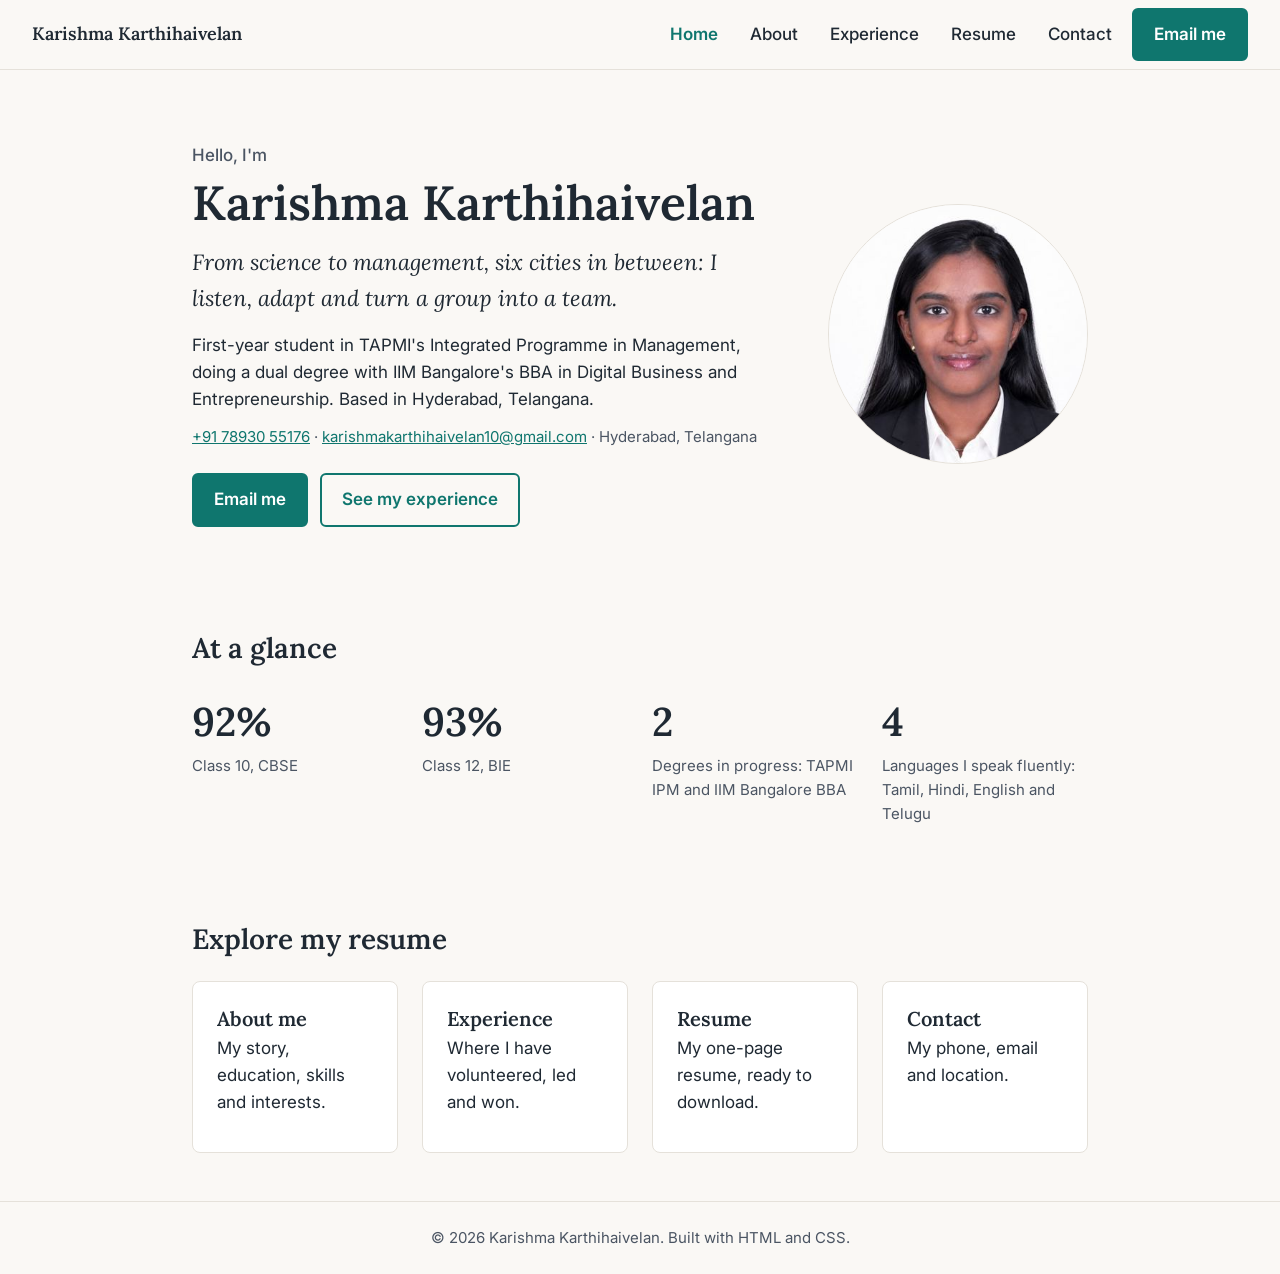
==== index.html @ 179fecb7 "Add files via upload" ====
<!DOCTYPE html>
<html lang="en">
<head>
  <meta charset="UTF-8">
  <meta name="viewport" content="width=device-width, initial-scale=1.0">
  <title>Home | Karishma Karthihaivelan</title>

  <!-- google fonts: Lora for headings, Inter for text -->
  <link rel="preconnect" href="https://fonts.googleapis.com">
  <link rel="preconnect" href="https://fonts.gstatic.com" crossorigin>
  <link href="https://fonts.googleapis.com/css2?family=Inter:wght@400;500;600&family=Lora:wght@500;600&display=swap" rel="stylesheet">

  <link rel="stylesheet" href="style.css">
</head>
<body>

  <!-- nav bar -->
  <nav id="navbar">
    <a href="index.html" class="logo">Karishma Karthihaivelan</a>
    <div class="nav-links">
      <a href="index.html" class="nav-link active">Home</a>
      <a href="about.html" class="nav-link">About</a>
      <a href="experience.html" class="nav-link">Experience</a>
      <a href="resume.html" class="nav-link">Resume</a>
      <a href="contact.html" class="nav-link">Contact</a>
      <a href="mailto:karishmakarthihaivelan10@gmail.com?subject=Hello%20Karishma" class="btn">Email me</a>
    </div>
  </nav>

  <!-- top part with my photo -->
  <header id="hero">
    <div class="hero-text">
      <p class="hello">Hello, I'm</p>
      <h1>Karishma Karthihaivelan</h1>
      <p class="tagline">From science to management, six cities in between: I listen, adapt and turn a group into a team.</p>
      <p>First-year student in TAPMI's Integrated Programme in Management, doing a dual degree with IIM Bangalore's BBA in Digital Business and Entrepreneurship. Based in Hyderabad, Telangana.</p>
      <p class="contact-line"><a href="tel:+917893055176">+91 78930 55176</a> &middot; <a href="mailto:karishmakarthihaivelan10@gmail.com">karishmakarthihaivelan10@gmail.com</a> &middot; Hyderabad, Telangana</p>
      <div class="buttons">
        <a href="mailto:karishmakarthihaivelan10@gmail.com?subject=Hello%20Karishma" class="btn">Email me</a>
        <a href="experience.html" class="btn btn-outline">See my experience</a>
      </div>
    </div>
    <img src="photo.jpg" alt="Photo of Karishma Karthihaivelan" class="photo">
  </header>

  <main>

    <!-- quick numbers -->
    <section id="glance">
      <h2>At a glance</h2>
      <div class="stats">
        <div class="stat">
          <p class="number">92%</p>
          <p>Class 10, CBSE</p>
        </div>
        <div class="stat">
          <p class="number">93%</p>
          <p>Class 12, BIE</p>
        </div>
        <div class="stat">
          <p class="number">2</p>
          <p>Degrees in progress: TAPMI IPM and IIM Bangalore BBA</p>
        </div>
        <div class="stat">
          <p class="number">4</p>
          <p>Languages I speak fluently: Tamil, Hindi, English and Telugu</p>
        </div>
      </div>
    </section>

    <!-- links to the other pages -->
    <section id="explore">
      <h2>Explore my resume</h2>
      <div class="cards">
        <a href="about.html" class="card card-link">
          <h3>About me</h3>
          <p>My story, education, skills and interests.</p>
        </a>
        <a href="experience.html" class="card card-link">
          <h3>Experience</h3>
          <p>Where I have volunteered, led and won.</p>
        </a>
        <a href="resume.html" class="card card-link">
          <h3>Resume</h3>
          <p>My one-page resume, ready to download.</p>
        </a>
        <a href="contact.html" class="card card-link">
          <h3>Contact</h3>
          <p>My phone, email and location.</p>
        </a>
      </div>
    </section>

  </main>

  <footer>
    <p>&copy; 2026 Karishma Karthihaivelan. Built with HTML and CSS.</p>
  </footer>

</body>
</html>
---- style.css ----
/* colours (one accent - teal - only for links and buttons) */
:root {
  --bg: #FAF8F5;
  --paper: #FFFFFF;
  --text: #1F2933;
  --muted: #4B5563;
  --line: #E5E1DA;
  --accent: #0F766E;
  --accent-dark: #0B5E58;
  --accent-soft: #E6F2F1;
}

/* basic page setup */
* { box-sizing: border-box; }

body {
  margin: 0;
  background-color: var(--bg);
  color: var(--text);
  font-family: 'Inter', sans-serif;
  font-size: 17px;
  line-height: 1.6;
  /* keeps the footer at the bottom on short pages */
  min-height: 100vh;
  display: flex;
  flex-direction: column;
}

main { flex: 1; }

h1, h2, h3 {
  font-family: 'Lora', serif;
  font-weight: 600;
  line-height: 1.25;
  margin: 0 0 12px 0;
}

h2 { font-size: 28px; margin-bottom: 24px; }

p { margin: 0 0 12px 0; max-width: 65ch; }

a { color: var(--accent); }

a:hover { color: var(--accent-dark); }

/* keyboard users can see where they are */
a:focus-visible { outline: 3px solid var(--accent); outline-offset: 3px; }

/* nav bar - sticks to the top */
#navbar {
  position: sticky;
  top: 0;
  display: flex;
  justify-content: space-between;
  align-items: center;
  padding: 8px 32px;
  background-color: var(--bg);
  border-bottom: 1px solid var(--line);
}

.logo {
  font-family: 'Lora', serif;
  font-weight: 600;
  font-size: 18px;
  color: var(--text);
  text-decoration: none;
}

.nav-links {
  display: flex;
  align-items: center;
  gap: 8px;
}

.nav-link {
  padding: 10px 12px;
  color: var(--text);
  text-decoration: none;
  font-weight: 500;
}

.nav-link:hover { color: var(--accent); }

/* shows which page you are on */
.nav-link.active { color: var(--accent); font-weight: 600; }

/* buttons */
.btn {
  display: inline-block;
  padding: 11px 20px;
  background-color: var(--accent);
  color: #FFFFFF;
  border: 2px solid var(--accent);
  border-radius: 6px;
  font-weight: 600;
  text-decoration: none;
}

.btn:hover {
  background-color: var(--accent-dark);
  border-color: var(--accent-dark);
  color: #FFFFFF;
}

.btn-outline { background-color: transparent; color: var(--accent); }

.btn-outline:hover { background-color: var(--accent-soft); color: var(--accent-dark); }

.buttons {
  display: flex;
  flex-wrap: wrap;
  gap: 12px;
  margin-top: 24px;
}

/* hero section - text on the left, photo on the right */
#hero {
  max-width: 960px;
  margin: 0 auto;
  padding: 72px 32px 56px;
  display: flex;
  align-items: center;
  gap: 48px;
}

#hero h1 { font-size: 48px; }

.hello { color: var(--muted); font-weight: 500; margin-bottom: 4px; }

.tagline {
  font-family: 'Lora', serif;
  font-size: 22px;
  font-style: italic;
  margin-bottom: 16px;
}

.photo {
  width: 260px;
  height: 260px;
  border-radius: 50%;
  object-fit: cover;
  border: 1px solid var(--line);
  flex-shrink: 0;
}

/* page titles on the inner pages */
main h1 { font-size: 40px; margin-bottom: 24px; }

.intro { color: var(--muted); }

/* all the normal sections */
main section {
  max-width: 960px;
  margin: 0 auto;
  padding: 48px 32px;
}

.meta { color: var(--muted); font-size: 15px; }

/* experience cards using grid */
.cards {
  display: grid;
  grid-template-columns: repeat(3, 1fr);
  gap: 24px;
}

.card {
  background-color: var(--paper);
  border: 1px solid var(--line);
  border-radius: 8px;
  padding: 24px;
}

.card h3 { font-size: 20px; margin-bottom: 4px; }

/* the 4 cards on the home page are links */
#explore .cards { grid-template-columns: repeat(4, 1fr); }

.card-link { color: var(--text); text-decoration: none; }

.card-link:hover { border-color: var(--accent); color: var(--text); }

.card-link:hover h3 { color: var(--accent); }

/* at a glance numbers */
.stats {
  display: grid;
  grid-template-columns: repeat(4, 1fr);
  gap: 24px;
}

.stat p { margin: 0; color: var(--muted); font-size: 15px; }

.stat .number {
  font-family: 'Lora', serif;
  font-size: 40px;
  font-weight: 600;
  color: var(--text);
}

/* phone, email and location */
.contact-line { color: var(--muted); font-size: 15px; }

.contact-list { list-style: none; padding: 0; margin: 0 0 8px 0; }

.contact-list li { margin-bottom: 8px; }

.space-top { margin-top: 48px; }

/* education + skills lists */
.edu-list, .skill-list {
  list-style: none;
  padding: 0;
  margin: 0;
}

.edu-list li, .skill-list li { margin-bottom: 16px; max-width: 70ch; }

.edu-list .meta { display: block; }

/* resume sheet (looks like a printed page) */
#resume-wrap {
  max-width: 960px;
  margin: 0 auto;
  padding: 48px 32px;
}

.resume-top {
  display: flex;
  justify-content: space-between;
  align-items: baseline;
  flex-wrap: wrap;
  gap: 8px;
}

.resume-top a { font-weight: 600; padding: 10px 0; }

#resume {
  max-width: 760px;
  margin: 0 auto;
  padding: 48px;
  background-color: var(--paper);
  border: 1px solid var(--line);
  font-size: 15px;
}

.res-name { font-size: 30px; margin-bottom: 4px; }

.res-contact, .res-date { color: var(--muted); }

.res-date { float: right; }

.res-profile { font-style: italic; max-width: none; }

#resume h3 {
  font-size: 17px;
  margin-top: 24px;
  padding-bottom: 4px;
  border-bottom: 1px solid var(--line);
}

#resume p { max-width: none; margin-bottom: 4px; }

.res-item { margin-bottom: 12px; }

/* footer */
footer {
  text-align: center;
  font-size: 15px;
  padding: 24px;
  color: var(--muted);
  border-top: 1px solid var(--line);
}

footer p { margin: 0 auto; }

/* phones and small screens */
@media (max-width: 700px) {
  #navbar { position: static; flex-direction: column; padding: 8px 16px; }
  .nav-links { flex-wrap: wrap; justify-content: center; }
  #hero { padding: 40px 16px 32px; flex-direction: column-reverse; align-items: flex-start; gap: 24px; }
  .photo { width: 160px; height: 160px; }
  #hero h1 { font-size: 36px; }
  main section, #resume-wrap { padding: 32px 16px; }
  .cards, #explore .cards { grid-template-columns: 1fr; }
  .stats { grid-template-columns: 1fr 1fr; }
  #resume { padding: 24px; }
  .res-date { float: none; display: block; }
}

/* printing - only the resume, black on white, one A4 page */
@media print {
  @page { size: A4; margin: 15mm; }
  body { background: #FFFFFF; color: #000000; display: block; min-height: 0; }
  /* plain system fonts keep the printed PDF small */
  #resume, #resume h2, #resume h3 { font-family: Arial, Helvetica, sans-serif; }
  #navbar, main section, .resume-top, footer { display: none; }
  #resume-wrap, #resume {
    display: block;
    padding: 0;
    margin: 0;
    border: none;
    max-width: none;
  }
  .res-contact, .res-date { color: #000000; }
}
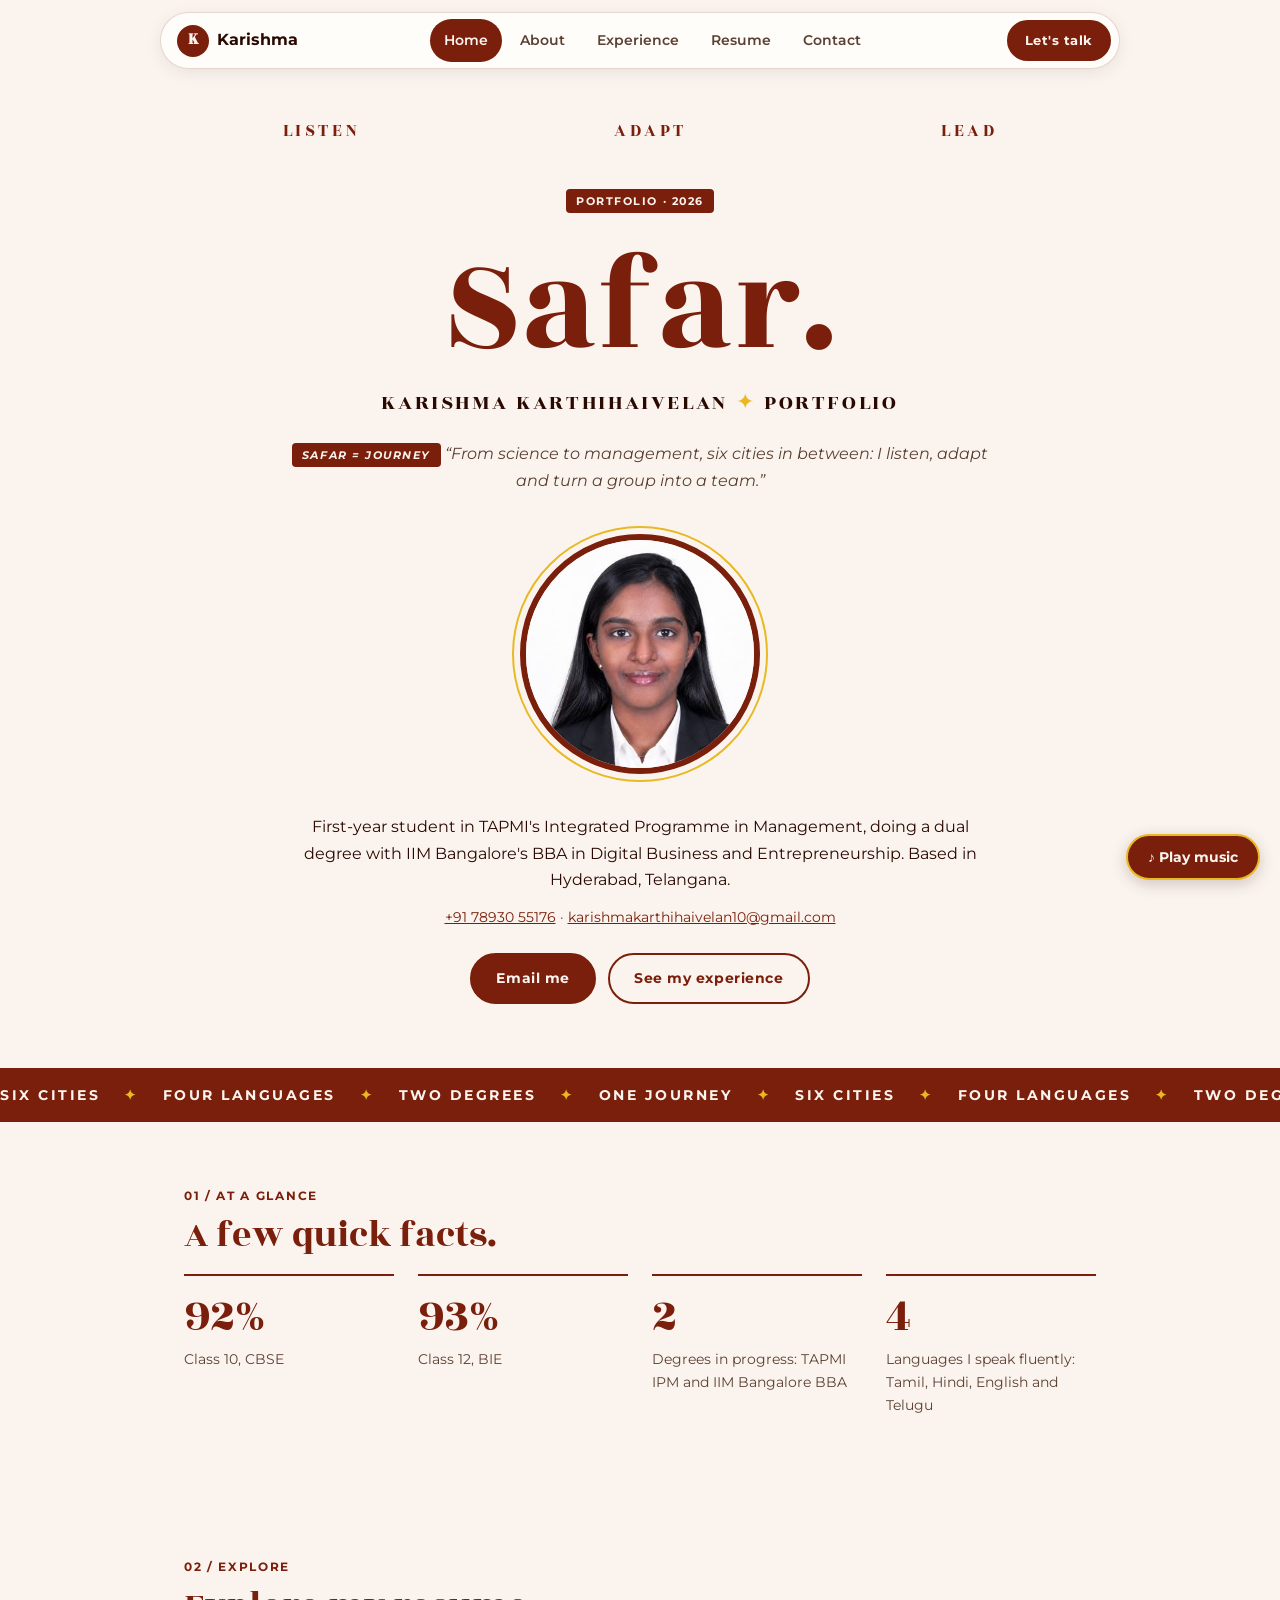
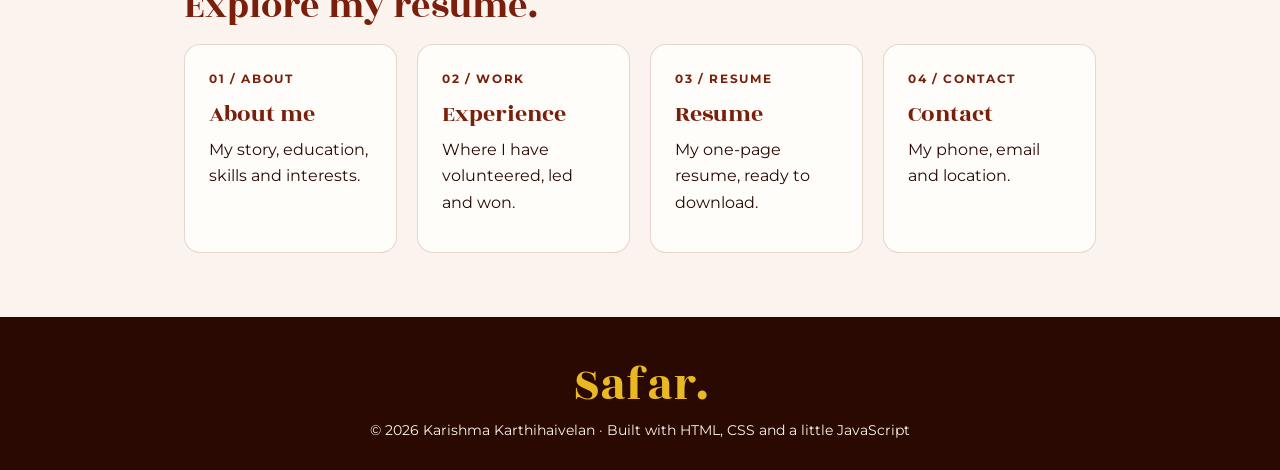
==== commit b15048de: "Add files via upload" ====
--- a/index.html
+++ b/index.html
@@ -5,49 +5,65 @@
   <meta name="viewport" content="width=device-width, initial-scale=1.0">
   <title>Home | Karishma Karthihaivelan</title>
 
-  <!-- google fonts: Lora for headings, Inter for text -->
+  <!-- google fonts: Rozha One for big headings, Montserrat for text -->
   <link rel="preconnect" href="https://fonts.googleapis.com">
   <link rel="preconnect" href="https://fonts.gstatic.com" crossorigin>
-  <link href="https://fonts.googleapis.com/css2?family=Inter:wght@400;500;600&family=Lora:wght@500;600&display=swap" rel="stylesheet">
+  <link href="https://fonts.googleapis.com/css2?family=Montserrat:wght@400;500;600;700&family=Rozha+One&display=swap" rel="stylesheet">
 
   <link rel="stylesheet" href="style.css">
 </head>
 <body>
 
-  <!-- nav bar -->
+  <!-- nav bar (floating pill) -->
   <nav id="navbar">
-    <a href="index.html" class="logo">Karishma Karthihaivelan</a>
+    <a href="index.html" class="logo"><span class="logo-mark">K</span> Karishma</a>
     <div class="nav-links">
-      <a href="index.html" class="nav-link active">Home</a>
-      <a href="about.html" class="nav-link">About</a>
-      <a href="experience.html" class="nav-link">Experience</a>
-      <a href="resume.html" class="nav-link">Resume</a>
-      <a href="contact.html" class="nav-link">Contact</a>
-      <a href="mailto:karishmakarthihaivelan10@gmail.com?subject=Hello%20Karishma" class="btn">Email me</a>
+        <a href="index.html" class="nav-link active">Home</a>
+        <a href="about.html" class="nav-link">About</a>
+        <a href="experience.html" class="nav-link">Experience</a>
+        <a href="resume.html" class="nav-link">Resume</a>
+        <a href="contact.html" class="nav-link">Contact</a>
     </div>
+    <a href="contact.html" class="btn btn-small">Let's talk</a>
   </nav>
 
-  <!-- top part with my photo -->
+  <!-- top part -->
   <header id="hero">
-    <div class="hero-text">
-      <p class="hello">Hello, I'm</p>
-      <h1>Karishma Karthihaivelan</h1>
-      <p class="tagline">From science to management, six cities in between: I listen, adapt and turn a group into a team.</p>
-      <p>First-year student in TAPMI's Integrated Programme in Management, doing a dual degree with IIM Bangalore's BBA in Digital Business and Entrepreneurship. Based in Hyderabad, Telangana.</p>
-      <p class="contact-line"><a href="tel:+917893055176">+91 78930 55176</a> &middot; <a href="mailto:karishmakarthihaivelan10@gmail.com">karishmakarthihaivelan10@gmail.com</a> &middot; Hyderabad, Telangana</p>
-      <div class="buttons">
-        <a href="mailto:karishmakarthihaivelan10@gmail.com?subject=Hello%20Karishma" class="btn">Email me</a>
-        <a href="experience.html" class="btn btn-outline">See my experience</a>
-      </div>
+    <div class="three-words">
+      <span>Listen</span>
+      <span>Adapt</span>
+      <span>Lead</span>
     </div>
+
+    <p class="tag">Portfolio &middot; 2026</p>
+    <h1 class="big-word">Safar.</h1>
+    <p class="byline">Karishma Karthihaivelan <span class="star">&#10022;</span> Portfolio</p>
+    <p class="hero-quote"><span class="tag">Safar = journey</span> &ldquo;From science to management, six cities in between: I listen, adapt and turn a group into a team.&rdquo;</p>
+
     <img src="photo.jpg" alt="Photo of Karishma Karthihaivelan" class="photo">
+
+    <p class="hero-intro">First-year student in TAPMI's Integrated Programme in Management, doing a dual degree with IIM Bangalore's BBA in Digital Business and Entrepreneurship. Based in Hyderabad, Telangana.</p>
+    <p class="contact-line"><a href="tel:+917893055176">+91 78930 55176</a> &middot; <a href="mailto:karishmakarthihaivelan10@gmail.com">karishmakarthihaivelan10@gmail.com</a></p>
+    <div class="buttons center">
+      <a href="mailto:karishmakarthihaivelan10@gmail.com?subject=Hello%20Karishma" class="btn">Email me</a>
+      <a href="experience.html" class="btn btn-outline">See my experience</a>
+    </div>
   </header>
+
+  <!-- scrolling strip -->
+  <div class="marquee">
+    <div class="marquee-track">
+      <span>Six cities</span><span class="star">&#10022;</span><span>Four languages</span><span class="star">&#10022;</span><span>Two degrees</span><span class="star">&#10022;</span><span>One journey</span><span class="star">&#10022;</span><span>Six cities</span><span class="star">&#10022;</span><span>Four languages</span><span class="star">&#10022;</span><span>Two degrees</span><span class="star">&#10022;</span><span>One journey</span><span class="star">&#10022;</span>
+      <span aria-hidden="true" class="dup"><span>Six cities</span><span class="star">&#10022;</span><span>Four languages</span><span class="star">&#10022;</span><span>Two degrees</span><span class="star">&#10022;</span><span>One journey</span><span class="star">&#10022;</span><span>Six cities</span><span class="star">&#10022;</span><span>Four languages</span><span class="star">&#10022;</span><span>Two degrees</span><span class="star">&#10022;</span><span>One journey</span><span class="star">&#10022;</span></span>
+    </div>
+  </div>
 
   <main>
 
     <!-- quick numbers -->
     <section id="glance">
-      <h2>At a glance</h2>
+      <p class="label">01 / At a glance</p>
+      <h2>A few quick facts.</h2>
       <div class="stats">
         <div class="stat">
           <p class="number">92%</p>
@@ -70,21 +86,26 @@
 
     <!-- links to the other pages -->
     <section id="explore">
-      <h2>Explore my resume</h2>
+      <p class="label">02 / Explore</p>
+      <h2>Explore my resume.</h2>
       <div class="cards">
         <a href="about.html" class="card card-link">
+          <p class="card-num">01 / About</p>
           <h3>About me</h3>
           <p>My story, education, skills and interests.</p>
         </a>
         <a href="experience.html" class="card card-link">
+          <p class="card-num">02 / Work</p>
           <h3>Experience</h3>
           <p>Where I have volunteered, led and won.</p>
         </a>
         <a href="resume.html" class="card card-link">
+          <p class="card-num">03 / Resume</p>
           <h3>Resume</h3>
           <p>My one-page resume, ready to download.</p>
         </a>
         <a href="contact.html" class="card card-link">
+          <p class="card-num">04 / Contact</p>
           <h3>Contact</h3>
           <p>My phone, email and location.</p>
         </a>
@@ -94,8 +115,13 @@
   </main>
 
   <footer>
-    <p>&copy; 2026 Karishma Karthihaivelan. Built with HTML and CSS.</p>
+    <p class="foot-word">Safar.</p>
+    <p>&copy; 2026 Karishma Karthihaivelan &middot; Built with HTML, CSS and a little JavaScript</p>
   </footer>
+
+  <!-- light background music (starts only when clicked) -->
+  <button id="music-btn" class="music-btn" type="button" aria-pressed="false">&#9834; Play music</button>
+  <script src="music.js"></script>
 
 </body>
 </html>
--- a/style.css
+++ b/style.css
@@ -1,13 +1,14 @@
-/* colours (one accent - teal - only for links and buttons) */
+/* colours - warm cream, deep maroon, a touch of gold */
 :root {
-  --bg: #FAF8F5;
-  --paper: #FFFFFF;
-  --text: #1F2933;
-  --muted: #4B5563;
-  --line: #E5E1DA;
-  --accent: #0F766E;
-  --accent-dark: #0B5E58;
-  --accent-soft: #E6F2F1;
+  --cream: #FBF4EE;
+  --paper: #FFFDF9;
+  --ink: #2A0903;
+  --muted: #5C4033;
+  --maroon: #7A1F0B;
+  --maroon-dark: #5A1606;
+  --gold: #E8B923;
+  --line: rgba(122, 31, 11, 0.18);
+  --soft: rgba(122, 31, 11, 0.06);
 }
 
 /* basic page setup */
@@ -15,11 +16,11 @@
 
 body {
   margin: 0;
-  background-color: var(--bg);
-  color: var(--text);
-  font-family: 'Inter', sans-serif;
-  font-size: 17px;
-  line-height: 1.6;
+  background-color: var(--cream);
+  color: var(--ink);
+  font-family: 'Montserrat', sans-serif;
+  font-size: 16px;
+  line-height: 1.65;
   /* keeps the footer at the bottom on short pages */
   min-height: 100vh;
   display: flex;
@@ -29,158 +30,218 @@
 main { flex: 1; }
 
 h1, h2, h3 {
-  font-family: 'Lora', serif;
-  font-weight: 600;
-  line-height: 1.25;
-  margin: 0 0 12px 0;
-}
-
-h2 { font-size: 28px; margin-bottom: 24px; }
+  font-family: 'Rozha One', serif;
+  font-weight: 400;
+  color: var(--maroon);
+  line-height: 1.15;
+  margin: 0 0 16px 0;
+}
+
+h1 { font-size: 52px; }
+
+h2 { font-size: 38px; }
 
 p { margin: 0 0 12px 0; max-width: 65ch; }
 
-a { color: var(--accent); }
-
-a:hover { color: var(--accent-dark); }
+a { color: var(--maroon); }
+
+a:hover { color: var(--maroon-dark); }
 
 /* keyboard users can see where they are */
-a:focus-visible { outline: 3px solid var(--accent); outline-offset: 3px; }
-
-/* nav bar - sticks to the top */
+a:focus-visible { outline: 3px solid var(--gold); outline-offset: 3px; }
+
+/* small labels like "01 / About me" */
+.label, .card-num, .tag {
+  font-size: 12px;
+  font-weight: 700;
+  letter-spacing: 0.14em;
+  text-transform: uppercase;
+  color: var(--maroon);
+}
+
+.label { margin-bottom: 8px; }
+
+.tag {
+  display: inline-block;
+  background-color: var(--maroon);
+  color: var(--cream);
+  padding: 3px 10px;
+  border-radius: 4px;
+  font-size: 11px;
+}
+
+.star { color: var(--gold); }
+
+/* nav bar - a floating pill that stays on top */
 #navbar {
   position: sticky;
-  top: 0;
+  top: 12px;
+  z-index: 10;
+  max-width: 960px;
+  width: calc(100% - 32px);
+  margin: 12px auto 0;
   display: flex;
   justify-content: space-between;
   align-items: center;
-  padding: 8px 32px;
-  background-color: var(--bg);
-  border-bottom: 1px solid var(--line);
+  gap: 16px;
+  padding: 6px 8px 6px 16px;
+  background-color: var(--paper);
+  border: 1px solid var(--line);
+  border-radius: 999px;
+  box-shadow: 0 4px 16px rgba(42, 9, 3, 0.08);
 }
 
 .logo {
-  font-family: 'Lora', serif;
-  font-weight: 600;
-  font-size: 18px;
-  color: var(--text);
-  text-decoration: none;
-}
-
-.nav-links {
   display: flex;
   align-items: center;
   gap: 8px;
-}
+  font-weight: 700;
+  color: var(--ink);
+  text-decoration: none;
+}
+
+.logo-mark {
+  display: inline-flex;
+  align-items: center;
+  justify-content: center;
+  width: 32px;
+  height: 32px;
+  border-radius: 50%;
+  background-color: var(--maroon);
+  color: var(--cream);
+  font-family: 'Rozha One', serif;
+}
+
+.nav-links { display: flex; gap: 4px; }
 
 .nav-link {
-  padding: 10px 12px;
-  color: var(--text);
+  padding: 10px 14px;
+  border-radius: 999px;
+  color: var(--muted);
+  font-size: 14px;
+  font-weight: 600;
   text-decoration: none;
-  font-weight: 500;
-}
-
-.nav-link:hover { color: var(--accent); }
+}
+
+.nav-link:hover { background-color: var(--soft); color: var(--maroon); }
 
 /* shows which page you are on */
-.nav-link.active { color: var(--accent); font-weight: 600; }
-
-/* buttons */
+.nav-link.active { background-color: var(--maroon); color: var(--cream); }
+
+/* buttons (pill shaped) */
 .btn {
   display: inline-block;
-  padding: 11px 20px;
-  background-color: var(--accent);
-  color: #FFFFFF;
-  border: 2px solid var(--accent);
-  border-radius: 6px;
-  font-weight: 600;
+  padding: 12px 24px;
+  background-color: var(--maroon);
+  color: var(--cream);
+  border: 2px solid var(--maroon);
+  border-radius: 999px;
+  font-size: 14px;
+  font-weight: 700;
+  letter-spacing: 0.04em;
   text-decoration: none;
 }
 
-.btn:hover {
-  background-color: var(--accent-dark);
-  border-color: var(--accent-dark);
-  color: #FFFFFF;
-}
-
-.btn-outline { background-color: transparent; color: var(--accent); }
-
-.btn-outline:hover { background-color: var(--accent-soft); color: var(--accent-dark); }
-
-.buttons {
-  display: flex;
-  flex-wrap: wrap;
-  gap: 12px;
-  margin-top: 24px;
-}
-
-/* hero section - text on the left, photo on the right */
+.btn:hover { background-color: var(--maroon-dark); border-color: var(--maroon-dark); color: var(--cream); }
+
+.btn-outline { background-color: transparent; color: var(--maroon); }
+
+.btn-outline:hover { background-color: var(--soft); color: var(--maroon-dark); }
+
+.btn-small { padding: 8px 16px; font-size: 13px; }
+
+.buttons { display: flex; flex-wrap: wrap; gap: 12px; margin-top: 24px; }
+
+.buttons.center { justify-content: center; }
+
+/* hero - everything centred around the big word */
 #hero {
   max-width: 960px;
   margin: 0 auto;
-  padding: 72px 32px 56px;
-  display: flex;
-  align-items: center;
-  gap: 48px;
-}
-
-#hero h1 { font-size: 48px; }
-
-.hello { color: var(--muted); font-weight: 500; margin-bottom: 4px; }
-
-.tagline {
-  font-family: 'Lora', serif;
+  padding: 48px 24px 64px;
+  text-align: center;
+}
+
+.three-words {
+  display: flex;
+  justify-content: space-between;
+  font-family: 'Rozha One', serif;
+  font-size: 18px;
+  letter-spacing: 0.2em;
+  text-transform: uppercase;
+  color: var(--maroon);
+  margin-bottom: 40px;
+}
+
+.big-word {
+  font-size: 140px;
+  line-height: 1;
+  margin: 12px 0 8px;
+}
+
+.byline {
+  font-family: 'Rozha One', serif;
   font-size: 22px;
-  font-style: italic;
-  margin-bottom: 16px;
-}
+  letter-spacing: 0.12em;
+  text-transform: uppercase;
+  margin: 0 auto 20px;
+}
+
+.hero-quote { margin: 0 auto 40px; font-style: italic; color: var(--muted); }
 
 .photo {
-  width: 260px;
-  height: 260px;
+  width: 240px;
+  height: 240px;
   border-radius: 50%;
   object-fit: cover;
-  border: 1px solid var(--line);
-  flex-shrink: 0;
-}
-
-/* page titles on the inner pages */
-main h1 { font-size: 40px; margin-bottom: 24px; }
-
-.intro { color: var(--muted); }
-
-/* all the normal sections */
+  border: 6px solid var(--maroon);
+  outline: 2px solid var(--gold);
+  outline-offset: 6px;
+  margin-bottom: 32px;
+}
+
+.hero-intro, .contact-line { margin-left: auto; margin-right: auto; }
+
+.contact-line { font-size: 14px; color: var(--muted); }
+
+/* scrolling strip */
+.marquee {
+  overflow: hidden;
+  background-color: var(--maroon);
+  color: var(--cream);
+  padding: 14px 0;
+  white-space: nowrap;
+}
+
+.marquee-track {
+  display: inline-flex;
+  gap: 24px;
+  font-size: 14px;
+  font-weight: 700;
+  letter-spacing: 0.18em;
+  text-transform: uppercase;
+  animation: slide 30s linear infinite;
+}
+
+.marquee-track span { display: inline-flex; gap: 24px; }
+
+@keyframes slide {
+  from { transform: translateX(0); }
+  to { transform: translateX(-50%); }
+}
+
+/* normal sections */
 main section {
   max-width: 960px;
   margin: 0 auto;
-  padding: 48px 32px;
-}
-
-.meta { color: var(--muted); font-size: 15px; }
-
-/* experience cards using grid */
-.cards {
-  display: grid;
-  grid-template-columns: repeat(3, 1fr);
-  gap: 24px;
-}
-
-.card {
-  background-color: var(--paper);
-  border: 1px solid var(--line);
-  border-radius: 8px;
-  padding: 24px;
-}
-
-.card h3 { font-size: 20px; margin-bottom: 4px; }
-
-/* the 4 cards on the home page are links */
-#explore .cards { grid-template-columns: repeat(4, 1fr); }
-
-.card-link { color: var(--text); text-decoration: none; }
-
-.card-link:hover { border-color: var(--accent); color: var(--text); }
-
-.card-link:hover h3 { color: var(--accent); }
+  padding: 64px 24px;
+}
+
+.lead { font-size: 19px; }
+
+.intro, .meta { color: var(--muted); }
+
+.meta { font-size: 14px; }
 
 /* at a glance numbers */
 .stats {
@@ -189,62 +250,125 @@
   gap: 24px;
 }
 
-.stat p { margin: 0; color: var(--muted); font-size: 15px; }
-
-.stat .number {
-  font-family: 'Lora', serif;
-  font-size: 40px;
+.stat { border-top: 2px solid var(--maroon); padding-top: 16px; }
+
+.number {
+  font-family: 'Rozha One', serif;
+  font-size: 48px;
+  line-height: 1;
+  color: var(--maroon);
+  margin-bottom: 8px;
+}
+
+.stat p { font-size: 14px; color: var(--muted); }
+
+.stat .number { font-size: 48px; color: var(--maroon); }
+
+/* cards using grid */
+.cards {
+  display: grid;
+  grid-template-columns: repeat(4, 1fr);
+  gap: 20px;
+}
+
+.cards.three { grid-template-columns: repeat(3, 1fr); }
+
+.card {
+  background-color: var(--paper);
+  border: 1px solid var(--line);
+  border-radius: 16px;
+  padding: 24px;
+}
+
+.card h3 { font-size: 24px; margin: 8px 0 8px; }
+
+.card-link { color: var(--ink); text-decoration: none; }
+
+.card-link:hover { border-color: var(--maroon); background-color: var(--soft); color: var(--ink); }
+
+/* highlight box for the chess achievement */
+.highlight {
+  display: flex;
+  align-items: center;
+  gap: 32px;
+  background-color: var(--maroon);
+  color: var(--cream);
+  border-radius: 16px;
+  padding: 32px;
+}
+
+.highlight .number { color: var(--gold); font-size: 72px; margin: 0; }
+
+.highlight p { margin: 0; }
+
+/* education + skills lists */
+.edu-list, .skill-list { list-style: none; padding: 0; margin: 0; }
+
+.edu-list li { padding: 16px 0; border-bottom: 1px solid var(--line); }
+
+.edu-list .meta { display: block; }
+
+.skill-list {
+  display: grid;
+  grid-template-columns: 1fr 1fr;
+  gap: 24px 32px;
+}
+
+.skill-list li { display: flex; gap: 16px; }
+
+.num {
+  font-family: 'Rozha One', serif;
+  font-size: 28px;
+  line-height: 1;
+  color: var(--gold);
+}
+
+.interests { margin-top: 32px; }
+
+/* tools shown as short labels */
+.tool-row { display: flex; flex-wrap: wrap; gap: 12px; }
+
+.tool {
+  padding: 10px 18px;
+  border: 1px solid var(--line);
+  border-radius: 999px;
+  background-color: var(--paper);
   font-weight: 600;
-  color: var(--text);
-}
-
-/* phone, email and location */
-.contact-line { color: var(--muted); font-size: 15px; }
-
-.contact-list { list-style: none; padding: 0; margin: 0 0 8px 0; }
-
-.contact-list li { margin-bottom: 8px; }
-
-.space-top { margin-top: 48px; }
-
-/* education + skills lists */
-.edu-list, .skill-list {
-  list-style: none;
-  padding: 0;
-  margin: 0;
-}
-
-.edu-list li, .skill-list li { margin-bottom: 16px; max-width: 70ch; }
-
-.edu-list .meta { display: block; }
+  font-size: 14px;
+}
+
+/* contact cards */
+.contact-cards {
+  display: grid;
+  grid-template-columns: repeat(3, 1fr);
+  gap: 20px;
+  margin-top: 24px;
+}
+
+.small-h { font-size: 17px; word-break: break-all; }
 
 /* resume sheet (looks like a printed page) */
-#resume-wrap {
-  max-width: 960px;
-  margin: 0 auto;
-  padding: 48px 32px;
-}
+#resume-wrap { max-width: 960px; margin: 0 auto; padding: 64px 24px; }
 
 .resume-top {
   display: flex;
   justify-content: space-between;
-  align-items: baseline;
+  align-items: flex-end;
   flex-wrap: wrap;
-  gap: 8px;
-}
-
-.resume-top a { font-weight: 600; padding: 10px 0; }
+  gap: 16px;
+  margin-bottom: 32px;
+}
 
 #resume {
   max-width: 760px;
   margin: 0 auto;
   padding: 48px;
-  background-color: var(--paper);
+  background-color: #FFFFFF;
   border: 1px solid var(--line);
   font-size: 15px;
 }
 
-.res-name { font-size: 30px; margin-bottom: 4px; }
+.res-name { font-size: 32px; margin-bottom: 4px; }
 
 .res-contact, .res-date { color: var(--muted); }
 
@@ -253,7 +377,11 @@
 .res-profile { font-style: italic; max-width: none; }
 
 #resume h3 {
-  font-size: 17px;
+  font-family: 'Montserrat', sans-serif;
+  font-size: 13px;
+  font-weight: 700;
+  letter-spacing: 0.12em;
+  text-transform: uppercase;
   margin-top: 24px;
   padding-bottom: 4px;
   border-bottom: 1px solid var(--line);
@@ -266,41 +394,67 @@
 /* footer */
 footer {
   text-align: center;
-  font-size: 15px;
-  padding: 24px;
-  color: var(--muted);
-  border-top: 1px solid var(--line);
-}
-
-footer p { margin: 0 auto; }
+  padding: 40px 24px 24px;
+  background-color: var(--ink);
+  color: var(--cream);
+  font-size: 14px;
+}
+
+footer p { margin: 0 auto 4px; }
+
+.foot-word { font-family: 'Rozha One', serif; font-size: 48px; color: var(--gold); line-height: 1.2; }
+
+/* floating music button */
+.music-btn {
+  position: fixed;
+  right: 20px;
+  bottom: 20px;
+  z-index: 20;
+  padding: 12px 20px;
+  border: 2px solid var(--gold);
+  border-radius: 999px;
+  background-color: var(--maroon);
+  color: var(--cream);
+  font-family: 'Montserrat', sans-serif;
+  font-size: 14px;
+  font-weight: 700;
+  cursor: pointer;
+  box-shadow: 0 4px 16px rgba(42, 9, 3, 0.2);
+}
+
+.music-btn:hover { background-color: var(--maroon-dark); }
+
+.music-btn:focus-visible { outline: 3px solid var(--gold); outline-offset: 3px; }
 
 /* phones and small screens */
 @media (max-width: 700px) {
-  #navbar { position: static; flex-direction: column; padding: 8px 16px; }
+  #navbar { position: static; flex-wrap: wrap; justify-content: center; border-radius: 20px; padding: 10px; }
   .nav-links { flex-wrap: wrap; justify-content: center; }
-  #hero { padding: 40px 16px 32px; flex-direction: column-reverse; align-items: flex-start; gap: 24px; }
-  .photo { width: 160px; height: 160px; }
-  #hero h1 { font-size: 36px; }
-  main section, #resume-wrap { padding: 32px 16px; }
-  .cards, #explore .cards { grid-template-columns: 1fr; }
+  .three-words { font-size: 13px; letter-spacing: 0.1em; margin-bottom: 24px; }
+  .big-word { font-size: 84px; }
+  .byline { font-size: 16px; }
+  h1 { font-size: 38px; }
+  h2 { font-size: 30px; }
+  .photo { width: 180px; height: 180px; }
+  main section, #resume-wrap { padding: 40px 16px; }
   .stats { grid-template-columns: 1fr 1fr; }
+  .cards, .cards.three, .contact-cards, .skill-list { grid-template-columns: 1fr; }
+  .highlight { flex-direction: column; align-items: flex-start; gap: 12px; }
   #resume { padding: 24px; }
   .res-date { float: none; display: block; }
+}
+
+/* people who prefer less motion get a still strip */
+@media (prefers-reduced-motion: reduce) {
+  .marquee-track { animation: none; }
 }
 
 /* printing - only the resume, black on white, one A4 page */
 @media print {
   @page { size: A4; margin: 15mm; }
   body { background: #FFFFFF; color: #000000; display: block; min-height: 0; }
-  /* plain system fonts keep the printed PDF small */
-  #resume, #resume h2, #resume h3 { font-family: Arial, Helvetica, sans-serif; }
-  #navbar, main section, .resume-top, footer { display: none; }
-  #resume-wrap, #resume {
-    display: block;
-    padding: 0;
-    margin: 0;
-    border: none;
-    max-width: none;
-  }
+  #navbar, #hero, .marquee, main section, .resume-top, footer, .music-btn { display: none; }
+  #resume-wrap, #resume { display: block; padding: 0; margin: 0; border: none; max-width: none; }
+  #resume, #resume h2, #resume h3 { font-family: Arial, Helvetica, sans-serif; color: #000000; }
   .res-contact, .res-date { color: #000000; }
 }
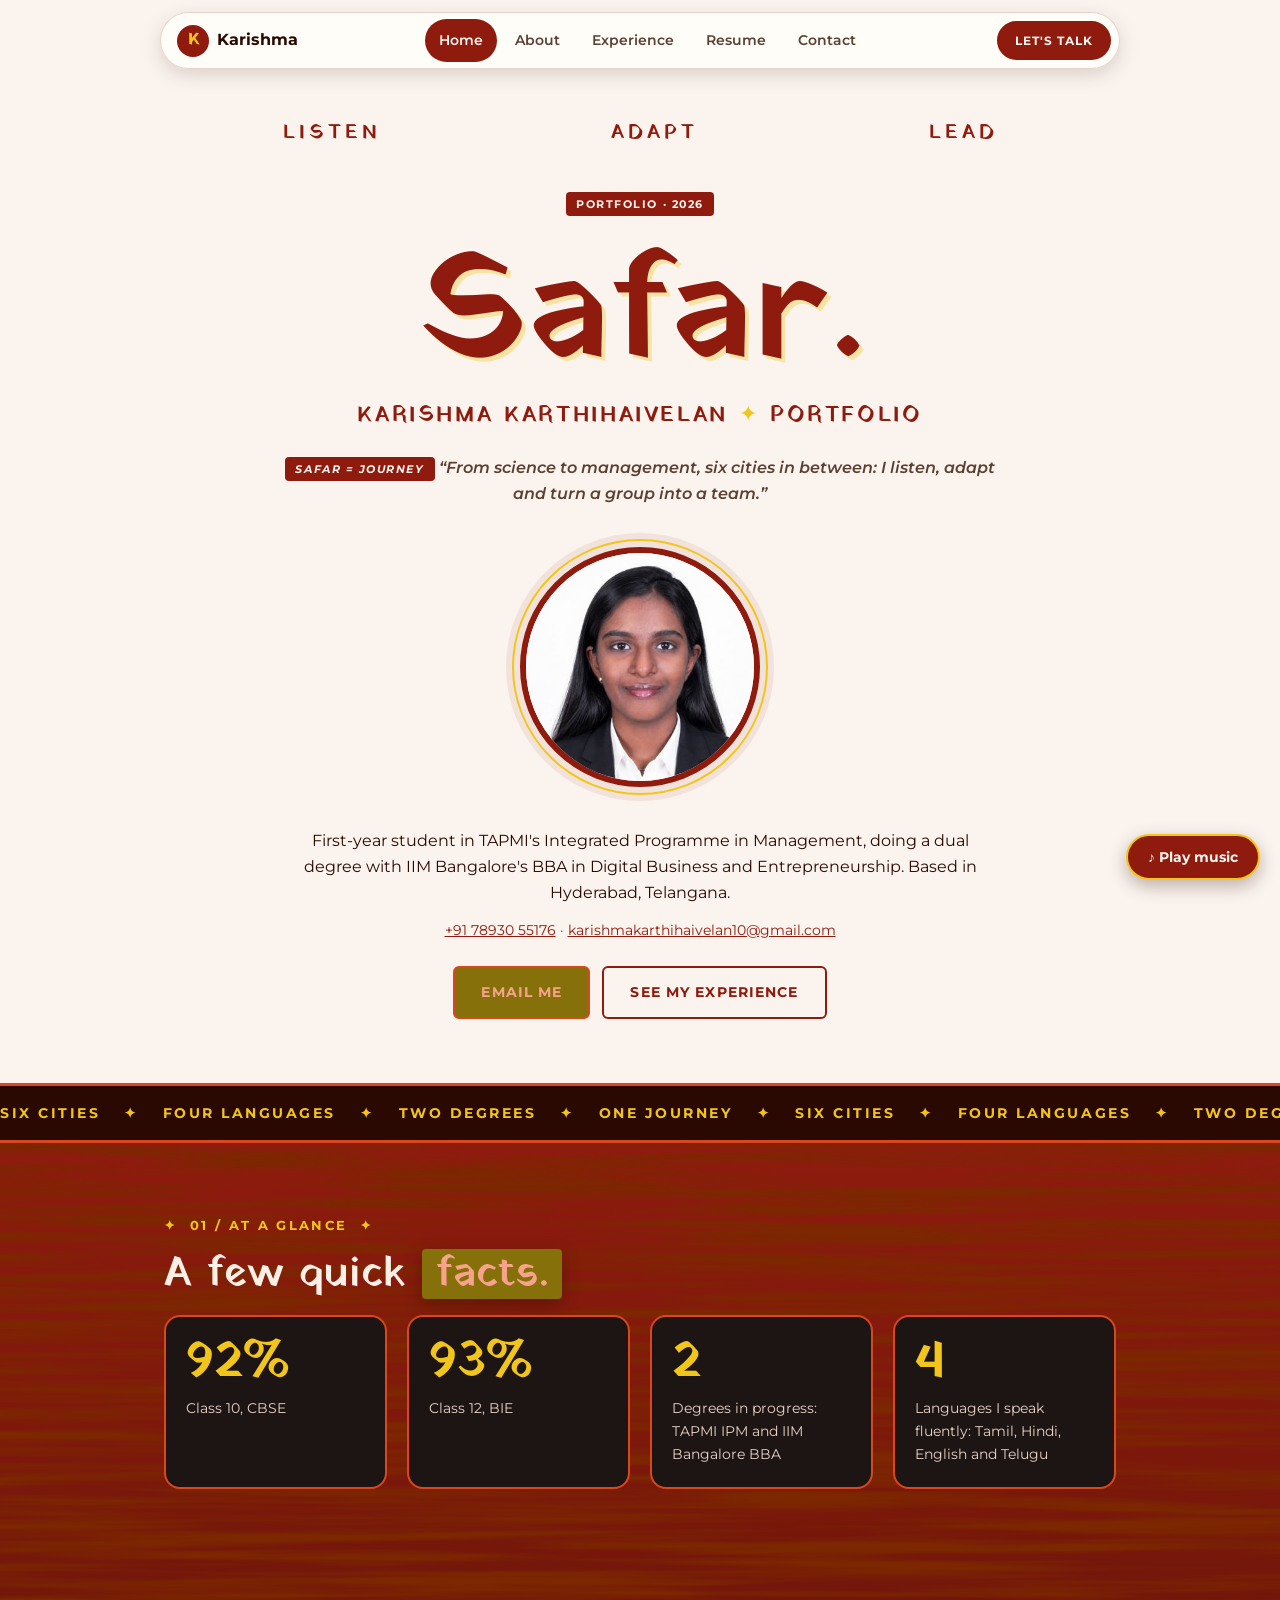
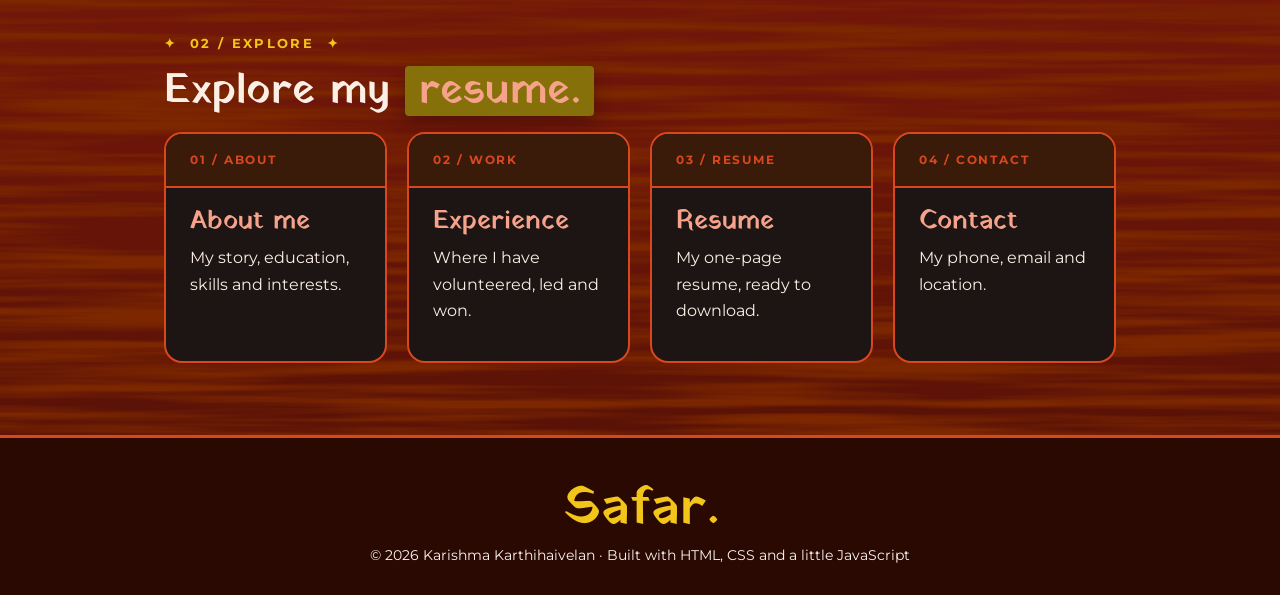
==== commit 565414b5: "Add files via upload" ====
--- a/index.html
+++ b/index.html
@@ -5,10 +5,10 @@
   <meta name="viewport" content="width=device-width, initial-scale=1.0">
   <title>Home | Karishma Karthihaivelan</title>
 
-  <!-- google fonts: Rozha One for big headings, Montserrat for text -->
+  <!-- google fonts: Yatra One for big headings, Montserrat for text -->
   <link rel="preconnect" href="https://fonts.googleapis.com">
   <link rel="preconnect" href="https://fonts.gstatic.com" crossorigin>
-  <link href="https://fonts.googleapis.com/css2?family=Montserrat:wght@400;500;600;700&family=Rozha+One&display=swap" rel="stylesheet">
+  <link href="https://fonts.googleapis.com/css2?family=Montserrat:wght@400;500;600;700&family=Yatra+One&display=swap" rel="stylesheet">
 
   <link rel="stylesheet" href="style.css">
 </head>
@@ -63,7 +63,7 @@
     <!-- quick numbers -->
     <section id="glance">
       <p class="label">01 / At a glance</p>
-      <h2>A few quick facts.</h2>
+      <h2>A few quick <span class="hl">facts.</span></h2>
       <div class="stats">
         <div class="stat">
           <p class="number">92%</p>
@@ -87,7 +87,7 @@
     <!-- links to the other pages -->
     <section id="explore">
       <p class="label">02 / Explore</p>
-      <h2>Explore my resume.</h2>
+      <h2>Explore my <span class="hl">resume.</span></h2>
       <div class="cards">
         <a href="about.html" class="card card-link">
           <p class="card-num">01 / About</p>
@@ -119,7 +119,7 @@
     <p>&copy; 2026 Karishma Karthihaivelan &middot; Built with HTML, CSS and a little JavaScript</p>
   </footer>
 
-  <!-- light background music (starts only when clicked) -->
+  <!-- light background music -->
   <button id="music-btn" class="music-btn" type="button" aria-pressed="false">&#9834; Play music</button>
   <script src="music.js"></script>
 
--- a/style.css
+++ b/style.css
@@ -1,18 +1,27 @@
-/* colours - warm cream, deep maroon, a touch of gold */
+/* colours - cream, deep red wood, dark cards, gold and mustard */
 :root {
   --cream: #FBF4EE;
   --paper: #FFFDF9;
   --ink: #2A0903;
-  --muted: #5C4033;
-  --maroon: #7A1F0B;
-  --maroon-dark: #5A1606;
-  --gold: #E8B923;
+  --red: #8E1B0E;
+  --red-dark: #5A1206;
+  --card: #1D1513;
+  --card-head: #3A1A08;
+  --edge: #D9471F;
+  --gold: #F2C51B;
+  --mustard: #85700A;
+  --peach: #F7A38C;
+  --light: #FBEFE6;
+  --soft-light: #E9D3C8;
   --line: rgba(122, 31, 11, 0.18);
-  --soft: rgba(122, 31, 11, 0.06);
+  /* wood grain made with an SVG noise filter - no image file needed */
+  --wood: url("data:image/svg+xml,%3Csvg xmlns='http://www.w3.org/2000/svg' width='2000' height='1200'%3E%3Cfilter id='w'%3E%3CfeTurbulence type='fractalNoise' baseFrequency='0.003 0.09' numOctaves='3' seed='7' stitchTiles='stitch'/%3E%3CfeColorMatrix values='0 0 0 0 0.2 0 0 0 0 0.02 0 0 0 0 0 0 0 0 -3 1.9'/%3E%3C/filter%3E%3Crect width='100%25' height='100%25' filter='url(%23w)'/%3E%3C/svg%3E");
 }
 
 /* basic page setup */
 * { box-sizing: border-box; }
+
+html { scroll-behavior: smooth; }
 
 body {
   margin: 0;
@@ -27,50 +36,71 @@
   flex-direction: column;
 }
 
-main { flex: 1; }
-
 h1, h2, h3 {
-  font-family: 'Rozha One', serif;
+  font-family: 'Yatra One', serif;
   font-weight: 400;
-  color: var(--maroon);
-  line-height: 1.15;
+  line-height: 1.2;
   margin: 0 0 16px 0;
 }
 
-h1 { font-size: 52px; }
-
-h2 { font-size: 38px; }
+h1 { font-size: 56px; }
+
+h2 { font-size: 42px; }
 
 p { margin: 0 0 12px 0; max-width: 65ch; }
 
-a { color: var(--maroon); }
-
-a:hover { color: var(--maroon-dark); }
-
-/* keyboard users can see where they are */
-a:focus-visible { outline: 3px solid var(--gold); outline-offset: 3px; }
-
-/* small labels like "01 / About me" */
-.label, .card-num, .tag {
-  font-size: 12px;
-  font-weight: 700;
-  letter-spacing: 0.14em;
-  text-transform: uppercase;
-  color: var(--maroon);
-}
-
-.label { margin-bottom: 8px; }
+a { color: var(--gold); }
+
+a:focus-visible, button:focus-visible { outline: 3px solid var(--gold); outline-offset: 3px; }
+
+/* the red wood part of every page */
+main {
+  flex: 1;
+  background: var(--wood), linear-gradient(180deg, var(--red), var(--red-dark));
+  color: var(--light);
+}
+
+/* gold labels like "✦ 01 / About me ✦" */
+.label {
+  font-size: 13px;
+  font-weight: 700;
+  letter-spacing: 0.18em;
+  text-transform: uppercase;
+  color: var(--gold);
+  margin-bottom: 12px;
+}
+
+.label::before { content: "\2726\00a0\00a0"; }
+
+.label::after { content: "\00a0\00a0\2726"; }
+
+/* mustard highlight box behind key words */
+.hl {
+  display: inline-block;
+  background-color: var(--mustard);
+  color: var(--peach);
+  padding: 0 14px;
+  border-radius: 4px;
+  box-shadow: 0 6px 18px rgba(0, 0, 0, 0.25);
+}
 
 .tag {
   display: inline-block;
-  background-color: var(--maroon);
+  background-color: var(--red);
   color: var(--cream);
   padding: 3px 10px;
   border-radius: 4px;
   font-size: 11px;
-}
-
-.star { color: var(--gold); }
+  font-weight: 700;
+  letter-spacing: 0.14em;
+  text-transform: uppercase;
+}
+
+.star { color: var(--gold); display: inline-block; animation: twinkle 2.4s ease-in-out infinite; }
+
+@keyframes twinkle {
+  50% { opacity: 0.3; transform: scale(0.7) rotate(45deg); }
+}
 
 /* nav bar - a floating pill that stays on top */
 #navbar {
@@ -85,20 +115,14 @@
   align-items: center;
   gap: 16px;
   padding: 6px 8px 6px 16px;
-  background-color: var(--paper);
+  background-color: rgba(255, 253, 249, 0.92);
+  backdrop-filter: blur(8px);
   border: 1px solid var(--line);
   border-radius: 999px;
-  box-shadow: 0 4px 16px rgba(42, 9, 3, 0.08);
-}
-
-.logo {
-  display: flex;
-  align-items: center;
-  gap: 8px;
-  font-weight: 700;
-  color: var(--ink);
-  text-decoration: none;
-}
+  box-shadow: 0 6px 20px rgba(42, 9, 3, 0.15);
+}
+
+.logo { display: flex; align-items: center; gap: 8px; font-weight: 700; color: var(--ink); text-decoration: none; }
 
 .logo-mark {
   display: inline-flex;
@@ -107,9 +131,9 @@
   width: 32px;
   height: 32px;
   border-radius: 50%;
-  background-color: var(--maroon);
-  color: var(--cream);
-  font-family: 'Rozha One', serif;
+  background-color: var(--red);
+  color: var(--gold);
+  font-family: 'Yatra One', serif;
 }
 
 .nav-links { display: flex; gap: 4px; }
@@ -117,44 +141,47 @@
 .nav-link {
   padding: 10px 14px;
   border-radius: 999px;
-  color: var(--muted);
+  color: #5C4033;
   font-size: 14px;
   font-weight: 600;
   text-decoration: none;
-}
-
-.nav-link:hover { background-color: var(--soft); color: var(--maroon); }
+  transition: background-color 0.2s, color 0.2s;
+}
+
+.nav-link:hover { background-color: rgba(142, 27, 14, 0.08); color: var(--red); }
 
 /* shows which page you are on */
-.nav-link.active { background-color: var(--maroon); color: var(--cream); }
-
-/* buttons (pill shaped) */
+.nav-link.active { background-color: var(--red); color: var(--cream); }
+
+/* buttons - mustard with a red edge */
 .btn {
   display: inline-block;
-  padding: 12px 24px;
-  background-color: var(--maroon);
-  color: var(--cream);
-  border: 2px solid var(--maroon);
-  border-radius: 999px;
+  padding: 13px 26px;
+  background-color: var(--mustard);
+  color: var(--peach);
+  border: 2px solid var(--edge);
+  border-radius: 6px;
   font-size: 14px;
   font-weight: 700;
-  letter-spacing: 0.04em;
+  letter-spacing: 0.08em;
+  text-transform: uppercase;
   text-decoration: none;
-}
-
-.btn:hover { background-color: var(--maroon-dark); border-color: var(--maroon-dark); color: var(--cream); }
-
-.btn-outline { background-color: transparent; color: var(--maroon); }
-
-.btn-outline:hover { background-color: var(--soft); color: var(--maroon-dark); }
-
-.btn-small { padding: 8px 16px; font-size: 13px; }
+  transition: background-color 0.2s, color 0.2s, box-shadow 0.2s;
+}
+
+.btn:hover { background-color: var(--gold); color: var(--ink); box-shadow: 0 0 18px rgba(242, 197, 27, 0.5); }
+
+.btn-outline { background-color: transparent; color: var(--red); border-color: var(--red); }
+
+main .btn-outline { color: var(--light); border-color: var(--light); }
+
+.btn-small { padding: 8px 16px; font-size: 12px; border-radius: 999px; background-color: var(--red); color: var(--cream); border-color: var(--red); }
 
 .buttons { display: flex; flex-wrap: wrap; gap: 12px; margin-top: 24px; }
 
 .buttons.center { justify-content: center; }
 
-/* hero - everything centred around the big word */
+/* hero - cream, everything centred around the big word */
 #hero {
   max-width: 960px;
   margin: 0 auto;
@@ -162,55 +189,75 @@
   text-align: center;
 }
 
+#hero > * { animation: fade-up 0.9s ease both; }
+#hero > *:nth-child(2) { animation-delay: 0.1s; }
+#hero > *:nth-child(3) { animation-delay: 0.2s; }
+#hero > *:nth-child(4) { animation-delay: 0.3s; }
+#hero > *:nth-child(5) { animation-delay: 0.4s; }
+#hero > *:nth-child(n+6) { animation-delay: 0.5s; }
+
+@keyframes fade-up {
+  from { opacity: 0; transform: translateY(24px); }
+  to { opacity: 1; transform: none; }
+}
+
 .three-words {
   display: flex;
   justify-content: space-between;
-  font-family: 'Rozha One', serif;
-  font-size: 18px;
+  font-family: 'Yatra One', serif;
+  font-size: 20px;
   letter-spacing: 0.2em;
   text-transform: uppercase;
-  color: var(--maroon);
+  color: var(--red);
   margin-bottom: 40px;
 }
 
 .big-word {
-  font-size: 140px;
+  font-size: 150px;
   line-height: 1;
+  color: var(--red);
   margin: 12px 0 8px;
+  text-shadow: 4px 4px 0 rgba(242, 197, 27, 0.35);
 }
 
 .byline {
-  font-family: 'Rozha One', serif;
+  font-family: 'Yatra One', serif;
   font-size: 22px;
   letter-spacing: 0.12em;
   text-transform: uppercase;
+  color: var(--red);
   margin: 0 auto 20px;
 }
 
-.hero-quote { margin: 0 auto 40px; font-style: italic; color: var(--muted); }
+.hero-quote { margin: 0 auto 40px; font-style: italic; color: #5C4033; font-weight: 600; }
 
 .photo {
   width: 240px;
   height: 240px;
   border-radius: 50%;
   object-fit: cover;
-  border: 6px solid var(--maroon);
+  border: 6px solid var(--red);
   outline: 2px solid var(--gold);
   outline-offset: 6px;
   margin-bottom: 32px;
+  box-shadow: 0 0 0 14px rgba(142, 27, 14, 0.08);
 }
 
 .hero-intro, .contact-line { margin-left: auto; margin-right: auto; }
 
-.contact-line { font-size: 14px; color: var(--muted); }
+.contact-line { font-size: 14px; color: #5C4033; }
+
+.contact-line a { color: var(--red); }
 
 /* scrolling strip */
 .marquee {
   overflow: hidden;
-  background-color: var(--maroon);
-  color: var(--cream);
+  background-color: var(--ink);
+  color: var(--gold);
   padding: 14px 0;
   white-space: nowrap;
+  border-top: 3px solid var(--edge);
+  border-bottom: 3px solid var(--edge);
 }
 
 .marquee-track {
@@ -231,97 +278,116 @@
 }
 
 /* normal sections */
-main section {
-  max-width: 960px;
-  margin: 0 auto;
-  padding: 64px 24px;
-}
+main section { max-width: 1000px; margin: 0 auto; padding: 72px 24px; }
 
 .lead { font-size: 19px; }
 
-.intro, .meta { color: var(--muted); }
-
-.meta { font-size: 14px; }
+.intro, .meta { color: var(--soft-light); }
+
+.meta { font-size: 14px; color: var(--peach); font-weight: 600; }
+
+/* things rise in as you scroll (browsers that support it) */
+@supports (animation-timeline: view()) {
+  main section > *, .card, .stat, .edu-list li, .skill-list li {
+    animation: fade-up linear both;
+    animation-timeline: view();
+    animation-range: entry 0% cover 25%;
+  }
+}
 
 /* at a glance numbers */
-.stats {
-  display: grid;
-  grid-template-columns: repeat(4, 1fr);
-  gap: 24px;
-}
-
-.stat { border-top: 2px solid var(--maroon); padding-top: 16px; }
+.stats { display: grid; grid-template-columns: repeat(4, 1fr); gap: 20px; }
+
+.stat {
+  background-color: var(--card);
+  border: 2px solid var(--edge);
+  border-radius: 16px;
+  padding: 20px;
+}
 
 .number {
-  font-family: 'Rozha One', serif;
-  font-size: 48px;
+  font-family: 'Yatra One', serif;
+  font-size: 52px;
   line-height: 1;
-  color: var(--maroon);
+  color: var(--gold);
   margin-bottom: 8px;
 }
 
-.stat p { font-size: 14px; color: var(--muted); }
-
-.stat .number { font-size: 48px; color: var(--maroon); }
-
-/* cards using grid */
-.cards {
-  display: grid;
-  grid-template-columns: repeat(4, 1fr);
-  gap: 20px;
-}
+.stat p { font-size: 14px; color: var(--soft-light); margin: 0; }
+
+.stat .number { font-size: 52px; color: var(--gold); margin-bottom: 8px; }
+
+/* dark cards with an orange-red edge and a brown header strip */
+.cards { display: grid; grid-template-columns: repeat(4, 1fr); gap: 20px; }
 
 .cards.three { grid-template-columns: repeat(3, 1fr); }
 
 .card {
-  background-color: var(--paper);
-  border: 1px solid var(--line);
-  border-radius: 16px;
-  padding: 24px;
-}
-
-.card h3 { font-size: 24px; margin: 8px 0 8px; }
-
-.card-link { color: var(--ink); text-decoration: none; }
-
-.card-link:hover { border-color: var(--maroon); background-color: var(--soft); color: var(--ink); }
+  background-color: var(--card);
+  border: 2px solid var(--edge);
+  border-radius: 18px;
+  padding: 0 24px 24px;
+  overflow: hidden;
+  color: var(--light);
+  transition: border-color 0.25s, box-shadow 0.25s, transform 0.25s;
+}
+
+.card-num {
+  margin: 0 -24px 18px;
+  padding: 16px 24px;
+  background-color: var(--card-head);
+  border-bottom: 2px solid var(--edge);
+  font-size: 12px;
+  font-weight: 700;
+  letter-spacing: 0.16em;
+  text-transform: uppercase;
+  color: var(--edge);
+}
+
+.card h3 { font-size: 26px; color: var(--peach); margin: 0 0 8px; }
+
+.card-link { text-decoration: none; }
+
+.card:hover { border-color: var(--gold); box-shadow: 0 0 24px rgba(242, 197, 27, 0.25); transform: translateY(-4px); }
 
 /* highlight box for the chess achievement */
 .highlight {
   display: flex;
   align-items: center;
   gap: 32px;
-  background-color: var(--maroon);
-  color: var(--cream);
-  border-radius: 16px;
+  background-color: var(--mustard);
+  color: var(--light);
+  border: 2px solid var(--edge);
+  border-radius: 18px;
   padding: 32px;
 }
 
-.highlight .number { color: var(--gold); font-size: 72px; margin: 0; }
+.highlight .number { color: var(--gold); font-size: 80px; margin: 0; }
 
 .highlight p { margin: 0; }
 
 /* education + skills lists */
 .edu-list, .skill-list { list-style: none; padding: 0; margin: 0; }
 
-.edu-list li { padding: 16px 0; border-bottom: 1px solid var(--line); }
-
-.edu-list .meta { display: block; }
-
-.skill-list {
-  display: grid;
-  grid-template-columns: 1fr 1fr;
-  gap: 24px 32px;
-}
+.edu-list li {
+  background-color: var(--card);
+  border: 2px solid var(--edge);
+  border-radius: 14px;
+  padding: 18px 24px;
+  margin-bottom: 14px;
+}
+
+.edu-list strong { color: var(--peach); font-family: 'Yatra One', serif; font-weight: 400; font-size: 20px; }
+
+.edu-list .meta { display: block; color: var(--gold); }
+
+.skill-list { display: grid; grid-template-columns: 1fr 1fr; gap: 24px 32px; }
 
 .skill-list li { display: flex; gap: 16px; }
 
-.num {
-  font-family: 'Rozha One', serif;
-  font-size: 28px;
-  line-height: 1;
-  color: var(--gold);
-}
+.skill-list strong { color: var(--peach); }
+
+.num { font-family: 'Yatra One', serif; font-size: 30px; line-height: 1; color: var(--gold); }
 
 .interests { margin-top: 32px; }
 
@@ -330,47 +396,42 @@
 
 .tool {
   padding: 10px 18px;
-  border: 1px solid var(--line);
-  border-radius: 999px;
-  background-color: var(--paper);
+  border: 2px solid var(--edge);
+  border-radius: 8px;
+  background-color: var(--card);
+  color: var(--light);
   font-weight: 600;
   font-size: 14px;
-}
+  transition: border-color 0.2s, color 0.2s;
+}
+
+.tool:hover { border-color: var(--gold); color: var(--gold); }
 
 /* contact cards */
-.contact-cards {
-  display: grid;
-  grid-template-columns: repeat(3, 1fr);
-  gap: 20px;
-  margin-top: 24px;
-}
-
-.small-h { font-size: 17px; word-break: break-all; }
+.contact-cards { display: grid; grid-template-columns: repeat(3, 1fr); gap: 20px; margin-top: 24px; }
+
+.small-h { font-size: 18px; word-break: break-all; }
 
 /* resume sheet (looks like a printed page) */
-#resume-wrap { max-width: 960px; margin: 0 auto; padding: 64px 24px; }
-
-.resume-top {
-  display: flex;
-  justify-content: space-between;
-  align-items: flex-end;
-  flex-wrap: wrap;
-  gap: 16px;
-  margin-bottom: 32px;
-}
+#resume-wrap { max-width: 1000px; margin: 0 auto; padding: 72px 24px; }
+
+.resume-top { display: flex; justify-content: space-between; align-items: flex-end; flex-wrap: wrap; gap: 16px; margin-bottom: 32px; }
 
 #resume {
   max-width: 760px;
   margin: 0 auto;
   padding: 48px;
   background-color: #FFFFFF;
-  border: 1px solid var(--line);
+  color: var(--ink);
+  border: 2px solid var(--edge);
+  border-radius: 6px;
+  box-shadow: 0 20px 50px rgba(0, 0, 0, 0.35);
   font-size: 15px;
 }
 
-.res-name { font-size: 32px; margin-bottom: 4px; }
-
-.res-contact, .res-date { color: var(--muted); }
+.res-name { font-size: 34px; color: var(--red); margin-bottom: 4px; }
+
+.res-contact, .res-date { color: #5C4033; }
 
 .res-date { float: right; }
 
@@ -382,6 +443,7 @@
   font-weight: 700;
   letter-spacing: 0.12em;
   text-transform: uppercase;
+  color: var(--red);
   margin-top: 24px;
   padding-bottom: 4px;
   border-bottom: 1px solid var(--line);
@@ -392,17 +454,11 @@
 .res-item { margin-bottom: 12px; }
 
 /* footer */
-footer {
-  text-align: center;
-  padding: 40px 24px 24px;
-  background-color: var(--ink);
-  color: var(--cream);
-  font-size: 14px;
-}
+footer { text-align: center; padding: 40px 24px 24px; background-color: var(--ink); color: var(--cream); font-size: 14px; border-top: 3px solid var(--edge); }
 
 footer p { margin: 0 auto 4px; }
 
-.foot-word { font-family: 'Rozha One', serif; font-size: 48px; color: var(--gold); line-height: 1.2; }
+.foot-word { font-family: 'Yatra One', serif; font-size: 52px; color: var(--gold); line-height: 1.2; }
 
 /* floating music button */
 .music-btn {
@@ -413,30 +469,29 @@
   padding: 12px 20px;
   border: 2px solid var(--gold);
   border-radius: 999px;
-  background-color: var(--maroon);
+  background-color: var(--red);
   color: var(--cream);
   font-family: 'Montserrat', sans-serif;
   font-size: 14px;
   font-weight: 700;
   cursor: pointer;
-  box-shadow: 0 4px 16px rgba(42, 9, 3, 0.2);
-}
-
-.music-btn:hover { background-color: var(--maroon-dark); }
-
-.music-btn:focus-visible { outline: 3px solid var(--gold); outline-offset: 3px; }
+  box-shadow: 0 6px 18px rgba(42, 9, 3, 0.3);
+  transition: background-color 0.2s;
+}
+
+.music-btn:hover { background-color: var(--red-dark); }
 
 /* phones and small screens */
 @media (max-width: 700px) {
   #navbar { position: static; flex-wrap: wrap; justify-content: center; border-radius: 20px; padding: 10px; }
   .nav-links { flex-wrap: wrap; justify-content: center; }
   .three-words { font-size: 13px; letter-spacing: 0.1em; margin-bottom: 24px; }
-  .big-word { font-size: 84px; }
+  .big-word { font-size: 88px; }
   .byline { font-size: 16px; }
   h1 { font-size: 38px; }
-  h2 { font-size: 30px; }
+  h2 { font-size: 32px; }
   .photo { width: 180px; height: 180px; }
-  main section, #resume-wrap { padding: 40px 16px; }
+  main section, #resume-wrap { padding: 48px 16px; }
   .stats { grid-template-columns: 1fr 1fr; }
   .cards, .cards.three, .contact-cards, .skill-list { grid-template-columns: 1fr; }
   .highlight { flex-direction: column; align-items: flex-start; gap: 12px; }
@@ -444,17 +499,18 @@
   .res-date { float: none; display: block; }
 }
 
-/* people who prefer less motion get a still strip */
+/* people who prefer less motion get a still page */
 @media (prefers-reduced-motion: reduce) {
-  .marquee-track { animation: none; }
+  *, *::before, *::after { animation: none !important; transition: none !important; }
+  html { scroll-behavior: auto; }
 }
 
 /* printing - only the resume, black on white, one A4 page */
 @media print {
   @page { size: A4; margin: 15mm; }
   body { background: #FFFFFF; color: #000000; display: block; min-height: 0; }
+  main { background: none; }
   #navbar, #hero, .marquee, main section, .resume-top, footer, .music-btn { display: none; }
-  #resume-wrap, #resume { display: block; padding: 0; margin: 0; border: none; max-width: none; }
-  #resume, #resume h2, #resume h3 { font-family: Arial, Helvetica, sans-serif; color: #000000; }
-  .res-contact, .res-date { color: #000000; }
-}
+  #resume-wrap, #resume { display: block; padding: 0; margin: 0; border: none; box-shadow: none; max-width: none; }
+  #resume, #resume h2, #resume h3, #resume p { font-family: Arial, Helvetica, sans-serif; color: #000000; animation: none; }
+}
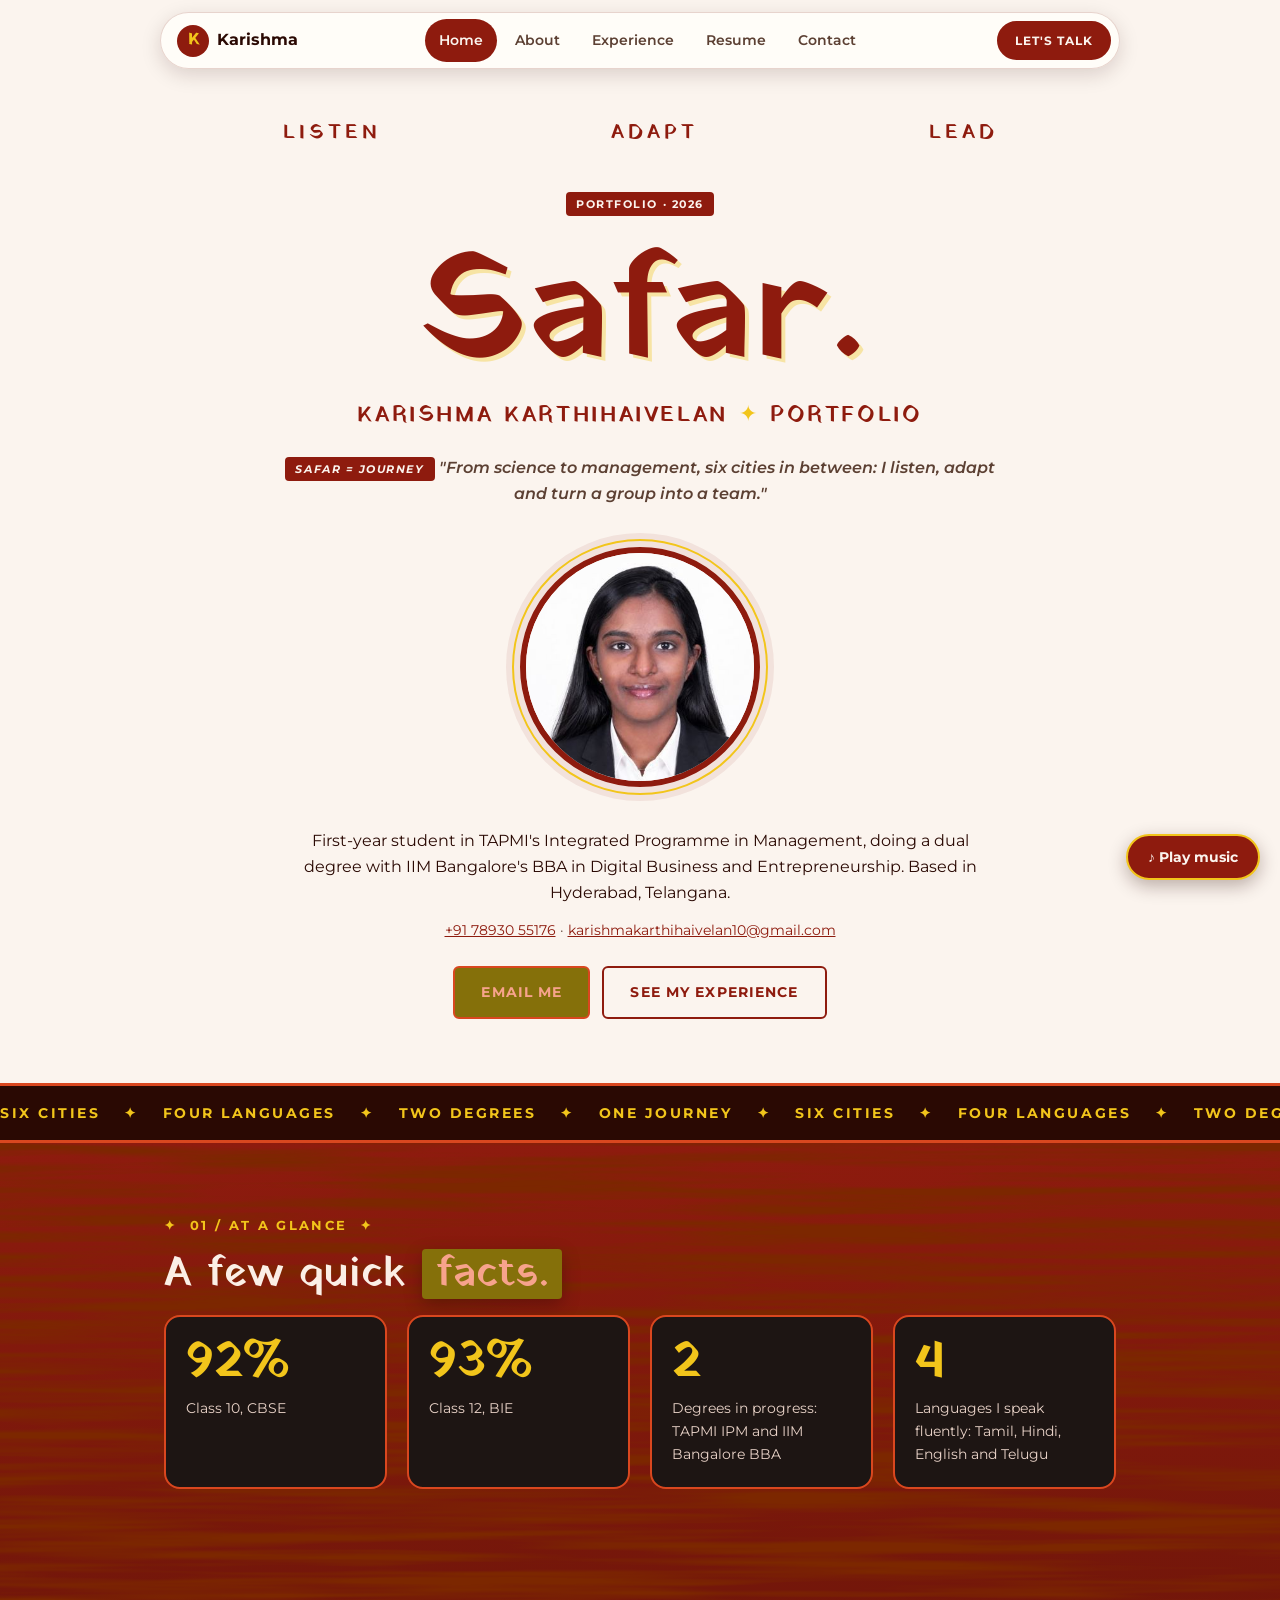
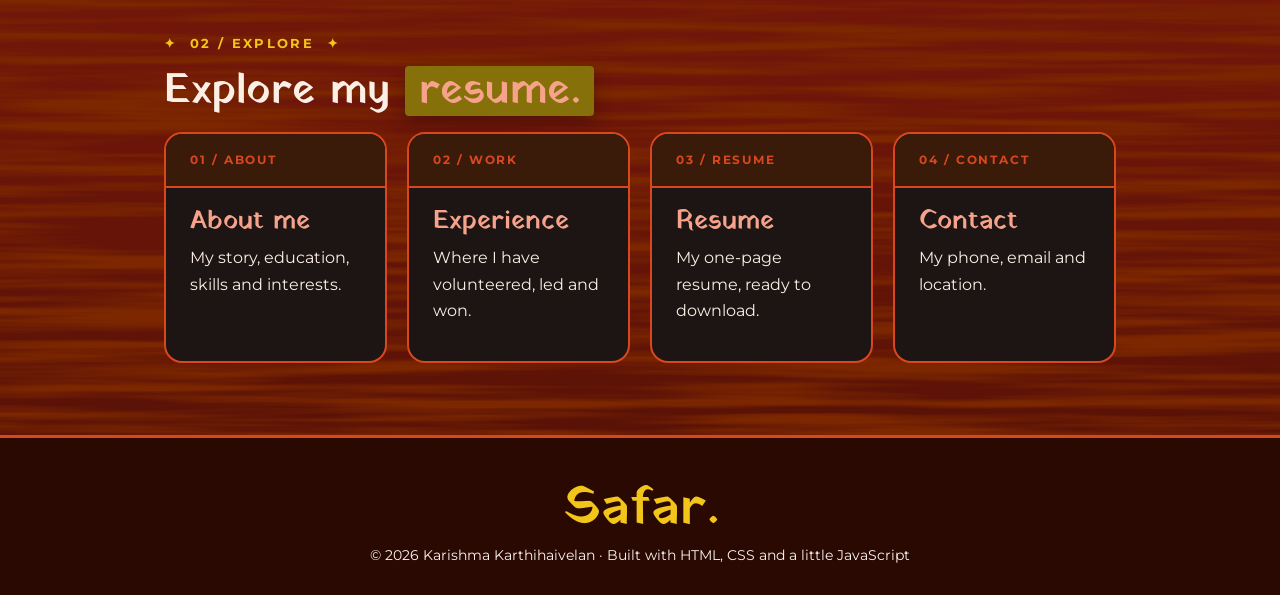
==== commit 8fd0527e: "Add files via upload" ====
--- a/index.html
+++ b/index.html
@@ -5,7 +5,7 @@
   <meta name="viewport" content="width=device-width, initial-scale=1.0">
   <title>Home | Karishma Karthihaivelan</title>
 
-  <!-- google fonts: Yatra One for big headings, Montserrat for text -->
+  <!-- fonts from google fonts -->
   <link rel="preconnect" href="https://fonts.googleapis.com">
   <link rel="preconnect" href="https://fonts.gstatic.com" crossorigin>
   <link href="https://fonts.googleapis.com/css2?family=Montserrat:wght@400;500;600;700&family=Yatra+One&display=swap" rel="stylesheet">
@@ -14,20 +14,20 @@
 </head>
 <body>
 
-  <!-- nav bar (floating pill) -->
+  <!-- navigation -->
   <nav id="navbar">
     <a href="index.html" class="logo"><span class="logo-mark">K</span> Karishma</a>
     <div class="nav-links">
-        <a href="index.html" class="nav-link active">Home</a>
-        <a href="about.html" class="nav-link">About</a>
-        <a href="experience.html" class="nav-link">Experience</a>
-        <a href="resume.html" class="nav-link">Resume</a>
-        <a href="contact.html" class="nav-link">Contact</a>
+      <a href="index.html" class="nav-link active">Home</a>
+      <a href="about.html" class="nav-link">About</a>
+      <a href="experience.html" class="nav-link">Experience</a>
+      <a href="resume.html" class="nav-link">Resume</a>
+      <a href="contact.html" class="nav-link">Contact</a>
     </div>
     <a href="contact.html" class="btn btn-small">Let's talk</a>
   </nav>
 
-  <!-- top part -->
+  <!-- top section -->
   <header id="hero">
     <div class="three-words">
       <span>Listen</span>
@@ -35,32 +35,46 @@
       <span>Lead</span>
     </div>
 
-    <p class="tag">Portfolio &middot; 2026</p>
+    <p class="tag">Portfolio · 2026</p>
     <h1 class="big-word">Safar.</h1>
-    <p class="byline">Karishma Karthihaivelan <span class="star">&#10022;</span> Portfolio</p>
-    <p class="hero-quote"><span class="tag">Safar = journey</span> &ldquo;From science to management, six cities in between: I listen, adapt and turn a group into a team.&rdquo;</p>
+    <p class="byline">Karishma Karthihaivelan <span class="star">✦</span> Portfolio</p>
+    <p class="hero-quote"><span class="tag">Safar = journey</span> "From science to management, six cities in between: I listen, adapt and turn a group into a team."</p>
 
     <img src="photo.jpg" alt="Photo of Karishma Karthihaivelan" class="photo">
 
     <p class="hero-intro">First-year student in TAPMI's Integrated Programme in Management, doing a dual degree with IIM Bangalore's BBA in Digital Business and Entrepreneurship. Based in Hyderabad, Telangana.</p>
-    <p class="contact-line"><a href="tel:+917893055176">+91 78930 55176</a> &middot; <a href="mailto:karishmakarthihaivelan10@gmail.com">karishmakarthihaivelan10@gmail.com</a></p>
+    <p class="contact-line"><a href="tel:+917893055176">+91 78930 55176</a> · <a href="mailto:karishmakarthihaivelan10@gmail.com">karishmakarthihaivelan10@gmail.com</a></p>
     <div class="buttons center">
       <a href="mailto:karishmakarthihaivelan10@gmail.com?subject=Hello%20Karishma" class="btn">Email me</a>
       <a href="experience.html" class="btn btn-outline">See my experience</a>
     </div>
   </header>
 
-  <!-- scrolling strip -->
+  <!-- moving text -->
   <div class="marquee">
     <div class="marquee-track">
-      <span>Six cities</span><span class="star">&#10022;</span><span>Four languages</span><span class="star">&#10022;</span><span>Two degrees</span><span class="star">&#10022;</span><span>One journey</span><span class="star">&#10022;</span><span>Six cities</span><span class="star">&#10022;</span><span>Four languages</span><span class="star">&#10022;</span><span>Two degrees</span><span class="star">&#10022;</span><span>One journey</span><span class="star">&#10022;</span>
-      <span aria-hidden="true" class="dup"><span>Six cities</span><span class="star">&#10022;</span><span>Four languages</span><span class="star">&#10022;</span><span>Two degrees</span><span class="star">&#10022;</span><span>One journey</span><span class="star">&#10022;</span><span>Six cities</span><span class="star">&#10022;</span><span>Four languages</span><span class="star">&#10022;</span><span>Two degrees</span><span class="star">&#10022;</span><span>One journey</span><span class="star">&#10022;</span></span>
+      <span>Six cities</span> <span class="star">✦</span>
+      <span>Four languages</span> <span class="star">✦</span>
+      <span>Two degrees</span> <span class="star">✦</span>
+      <span>One journey</span> <span class="star">✦</span>
+      <span>Six cities</span> <span class="star">✦</span>
+      <span>Four languages</span> <span class="star">✦</span>
+      <span>Two degrees</span> <span class="star">✦</span>
+      <span>One journey</span> <span class="star">✦</span>
+      <span>Six cities</span> <span class="star">✦</span>
+      <span>Four languages</span> <span class="star">✦</span>
+      <span>Two degrees</span> <span class="star">✦</span>
+      <span>One journey</span> <span class="star">✦</span>
+      <span>Six cities</span> <span class="star">✦</span>
+      <span>Four languages</span> <span class="star">✦</span>
+      <span>Two degrees</span> <span class="star">✦</span>
+      <span>One journey</span> <span class="star">✦</span>
     </div>
   </div>
 
   <main>
 
-    <!-- quick numbers -->
+    <!-- at a glance -->
     <section id="glance">
       <p class="label">01 / At a glance</p>
       <h2>A few quick <span class="hl">facts.</span></h2>
@@ -84,7 +98,7 @@
       </div>
     </section>
 
-    <!-- links to the other pages -->
+    <!-- cards that go to the other pages -->
     <section id="explore">
       <p class="label">02 / Explore</p>
       <h2>Explore my <span class="hl">resume.</span></h2>
@@ -116,11 +130,11 @@
 
   <footer>
     <p class="foot-word">Safar.</p>
-    <p>&copy; 2026 Karishma Karthihaivelan &middot; Built with HTML, CSS and a little JavaScript</p>
+    <p>© 2026 Karishma Karthihaivelan · Built with HTML, CSS and a little JavaScript</p>
   </footer>
 
-  <!-- light background music -->
-  <button id="music-btn" class="music-btn" type="button" aria-pressed="false">&#9834; Play music</button>
+  <!-- music -->
+  <button id="music-btn" class="music-btn" type="button">♪ Play music</button>
   <script src="music.js"></script>
 
 </body>
--- a/style.css
+++ b/style.css
@@ -1,4 +1,4 @@
-/* colours - cream, deep red wood, dark cards, gold and mustard */
+/* colours i used */
 :root {
   --cream: #FBF4EE;
   --paper: #FFFDF9;
@@ -14,14 +14,16 @@
   --light: #FBEFE6;
   --soft-light: #E9D3C8;
   --line: rgba(122, 31, 11, 0.18);
-  /* wood grain made with an SVG noise filter - no image file needed */
-  --wood: url("data:image/svg+xml,%3Csvg xmlns='http://www.w3.org/2000/svg' width='2000' height='1200'%3E%3Cfilter id='w'%3E%3CfeTurbulence type='fractalNoise' baseFrequency='0.003 0.09' numOctaves='3' seed='7' stitchTiles='stitch'/%3E%3CfeColorMatrix values='0 0 0 0 0.2 0 0 0 0 0.02 0 0 0 0 0 0 0 0 -3 1.9'/%3E%3C/filter%3E%3Crect width='100%25' height='100%25' filter='url(%23w)'/%3E%3C/svg%3E");
-}
-
-/* basic page setup */
-* { box-sizing: border-box; }
-
-html { scroll-behavior: smooth; }
+}
+
+/* basic stuff */
+* {
+  box-sizing: border-box;
+}
+
+html {
+  scroll-behavior: smooth;
+}
 
 body {
   margin: 0;
@@ -30,7 +32,7 @@
   font-family: 'Montserrat', sans-serif;
   font-size: 16px;
   line-height: 1.65;
-  /* keeps the footer at the bottom on short pages */
+  /* this keeps the footer at the bottom when a page is short */
   min-height: 100vh;
   display: flex;
   flex-direction: column;
@@ -43,24 +45,37 @@
   margin: 0 0 16px 0;
 }
 
-h1 { font-size: 56px; }
-
-h2 { font-size: 42px; }
-
-p { margin: 0 0 12px 0; max-width: 65ch; }
-
-a { color: var(--gold); }
-
-a:focus-visible, button:focus-visible { outline: 3px solid var(--gold); outline-offset: 3px; }
-
-/* the red wood part of every page */
+h1 {
+  font-size: 56px;
+}
+
+h2 {
+  font-size: 42px;
+}
+
+p {
+  margin: 0 0 12px 0;
+  max-width: 65ch;
+}
+
+a {
+  color: var(--gold);
+}
+
+a:focus-visible, button:focus-visible {
+  outline: 3px solid var(--gold);
+  outline-offset: 3px;
+}
+
+/* red wood background for the main part */
 main {
   flex: 1;
-  background: var(--wood), linear-gradient(180deg, var(--red), var(--red-dark));
+  /* wood.svg is a noise texture i made, it goes on top of the red */
+  background: url("wood.svg"), linear-gradient(180deg, var(--red), var(--red-dark));
   color: var(--light);
 }
 
-/* gold labels like "✦ 01 / About me ✦" */
+/* small gold labels above the headings */
 .label {
   font-size: 13px;
   font-weight: 700;
@@ -70,11 +85,15 @@
   margin-bottom: 12px;
 }
 
-.label::before { content: "\2726\00a0\00a0"; }
-
-.label::after { content: "\00a0\00a0\2726"; }
-
-/* mustard highlight box behind key words */
+.label::before {
+  content: "\2726\00a0\00a0";
+}
+
+.label::after {
+  content: "\00a0\00a0\2726";
+}
+
+/* the yellow box behind some words */
 .hl {
   display: inline-block;
   background-color: var(--mustard);
@@ -96,13 +115,20 @@
   text-transform: uppercase;
 }
 
-.star { color: var(--gold); display: inline-block; animation: twinkle 2.4s ease-in-out infinite; }
+.star {
+  color: var(--gold);
+  display: inline-block;
+  animation: twinkle 2.4s ease-in-out infinite;
+}
 
 @keyframes twinkle {
-  50% { opacity: 0.3; transform: scale(0.7) rotate(45deg); }
-}
-
-/* nav bar - a floating pill that stays on top */
+  50% {
+    opacity: 0.3;
+    transform: scale(0.7) rotate(45deg);
+  }
+}
+
+/* ===== NAV BAR ===== */
 #navbar {
   position: sticky;
   top: 12px;
@@ -122,7 +148,14 @@
   box-shadow: 0 6px 20px rgba(42, 9, 3, 0.15);
 }
 
-.logo { display: flex; align-items: center; gap: 8px; font-weight: 700; color: var(--ink); text-decoration: none; }
+.logo {
+  display: flex;
+  align-items: center;
+  gap: 8px;
+  font-weight: 700;
+  color: var(--ink);
+  text-decoration: none;
+}
 
 .logo-mark {
   display: inline-flex;
@@ -136,7 +169,10 @@
   font-family: 'Yatra One', serif;
 }
 
-.nav-links { display: flex; gap: 4px; }
+.nav-links {
+  display: flex;
+  gap: 4px;
+}
 
 .nav-link {
   padding: 10px 14px;
@@ -148,12 +184,18 @@
   transition: background-color 0.2s, color 0.2s;
 }
 
-.nav-link:hover { background-color: rgba(142, 27, 14, 0.08); color: var(--red); }
-
-/* shows which page you are on */
-.nav-link.active { background-color: var(--red); color: var(--cream); }
-
-/* buttons - mustard with a red edge */
+.nav-link:hover {
+  background-color: rgba(142, 27, 14, 0.08);
+  color: var(--red);
+}
+
+/* highlight the page im on */
+.nav-link.active {
+  background-color: var(--red);
+  color: var(--cream);
+}
+
+/* buttons */
 .btn {
   display: inline-block;
   padding: 13px 26px;
@@ -169,19 +211,44 @@
   transition: background-color 0.2s, color 0.2s, box-shadow 0.2s;
 }
 
-.btn:hover { background-color: var(--gold); color: var(--ink); box-shadow: 0 0 18px rgba(242, 197, 27, 0.5); }
-
-.btn-outline { background-color: transparent; color: var(--red); border-color: var(--red); }
-
-main .btn-outline { color: var(--light); border-color: var(--light); }
-
-.btn-small { padding: 8px 16px; font-size: 12px; border-radius: 999px; background-color: var(--red); color: var(--cream); border-color: var(--red); }
-
-.buttons { display: flex; flex-wrap: wrap; gap: 12px; margin-top: 24px; }
-
-.buttons.center { justify-content: center; }
-
-/* hero - cream, everything centred around the big word */
+.btn:hover {
+  background-color: var(--gold);
+  color: var(--ink);
+  box-shadow: 0 0 18px rgba(242, 197, 27, 0.5);
+}
+
+.btn-outline {
+  background-color: transparent;
+  color: var(--red);
+  border-color: var(--red);
+}
+
+main .btn-outline {
+  color: var(--light);
+  border-color: var(--light);
+}
+
+.btn-small {
+  padding: 8px 16px;
+  font-size: 12px;
+  border-radius: 999px;
+  background-color: var(--red);
+  color: var(--cream);
+  border-color: var(--red);
+}
+
+.buttons {
+  display: flex;
+  flex-wrap: wrap;
+  gap: 12px;
+  margin-top: 24px;
+}
+
+.buttons.center {
+  justify-content: center;
+}
+
+/* ===== TOP SECTION ===== */
 #hero {
   max-width: 960px;
   margin: 0 auto;
@@ -189,16 +256,35 @@
   text-align: center;
 }
 
-#hero > * { animation: fade-up 0.9s ease both; }
-#hero > *:nth-child(2) { animation-delay: 0.1s; }
-#hero > *:nth-child(3) { animation-delay: 0.2s; }
-#hero > *:nth-child(4) { animation-delay: 0.3s; }
-#hero > *:nth-child(5) { animation-delay: 0.4s; }
-#hero > *:nth-child(n+6) { animation-delay: 0.5s; }
+/* everything at the top fades in one after the other */
+#hero > * {
+  animation: fade-up 0.9s ease both;
+}
+#hero > *:nth-child(2) {
+  animation-delay: 0.1s;
+}
+#hero > *:nth-child(3) {
+  animation-delay: 0.2s;
+}
+#hero > *:nth-child(4) {
+  animation-delay: 0.3s;
+}
+#hero > *:nth-child(5) {
+  animation-delay: 0.4s;
+}
+#hero > *:nth-child(n+6) {
+  animation-delay: 0.5s;
+}
 
 @keyframes fade-up {
-  from { opacity: 0; transform: translateY(24px); }
-  to { opacity: 1; transform: none; }
+  from {
+    opacity: 0;
+    transform: translateY(24px);
+  }
+  to {
+    opacity: 1;
+    transform: none;
+  }
 }
 
 .three-words {
@@ -229,7 +315,12 @@
   margin: 0 auto 20px;
 }
 
-.hero-quote { margin: 0 auto 40px; font-style: italic; color: #5C4033; font-weight: 600; }
+.hero-quote {
+  margin: 0 auto 40px;
+  font-style: italic;
+  color: #5C4033;
+  font-weight: 600;
+}
 
 .photo {
   width: 240px;
@@ -243,13 +334,21 @@
   box-shadow: 0 0 0 14px rgba(142, 27, 14, 0.08);
 }
 
-.hero-intro, .contact-line { margin-left: auto; margin-right: auto; }
-
-.contact-line { font-size: 14px; color: #5C4033; }
-
-.contact-line a { color: var(--red); }
-
-/* scrolling strip */
+.hero-intro, .contact-line {
+  margin-left: auto;
+  margin-right: auto;
+}
+
+.contact-line {
+  font-size: 14px;
+  color: #5C4033;
+}
+
+.contact-line a {
+  color: var(--red);
+}
+
+/* moving text strip */
 .marquee {
   overflow: hidden;
   background-color: var(--ink);
@@ -270,23 +369,42 @@
   animation: slide 30s linear infinite;
 }
 
-.marquee-track span { display: inline-flex; gap: 24px; }
+.marquee-track span {
+  display: inline-flex;
+  gap: 24px;
+}
 
 @keyframes slide {
-  from { transform: translateX(0); }
-  to { transform: translateX(-50%); }
-}
-
-/* normal sections */
-main section { max-width: 1000px; margin: 0 auto; padding: 72px 24px; }
-
-.lead { font-size: 19px; }
-
-.intro, .meta { color: var(--soft-light); }
-
-.meta { font-size: 14px; color: var(--peach); font-weight: 600; }
-
-/* things rise in as you scroll (browsers that support it) */
+  from {
+    transform: translateX(0);
+  }
+  to {
+    transform: translateX(-50%);
+  }
+}
+
+/* sections */
+main section {
+  max-width: 1000px;
+  margin: 0 auto;
+  padding: 72px 24px;
+}
+
+.lead {
+  font-size: 19px;
+}
+
+.intro, .meta {
+  color: var(--soft-light);
+}
+
+.meta {
+  font-size: 14px;
+  color: var(--peach);
+  font-weight: 600;
+}
+
+/* slide in effect when you scroll (only works in some browsers) */
 @supports (animation-timeline: view()) {
   main section > *, .card, .stat, .edu-list li, .skill-list li {
     animation: fade-up linear both;
@@ -295,8 +413,12 @@
   }
 }
 
-/* at a glance numbers */
-.stats { display: grid; grid-template-columns: repeat(4, 1fr); gap: 20px; }
+/* at a glance boxes */
+.stats {
+  display: grid;
+  grid-template-columns: repeat(4, 1fr);
+  gap: 20px;
+}
 
 .stat {
   background-color: var(--card);
@@ -313,14 +435,29 @@
   margin-bottom: 8px;
 }
 
-.stat p { font-size: 14px; color: var(--soft-light); margin: 0; }
-
-.stat .number { font-size: 52px; color: var(--gold); margin-bottom: 8px; }
-
-/* dark cards with an orange-red edge and a brown header strip */
-.cards { display: grid; grid-template-columns: repeat(4, 1fr); gap: 20px; }
-
-.cards.three { grid-template-columns: repeat(3, 1fr); }
+.stat p {
+  font-size: 14px;
+  color: var(--soft-light);
+  margin: 0;
+}
+
+/* .stat p was making the numbers small so i added this */
+.stat .number {
+  font-size: 52px;
+  color: var(--gold);
+  margin-bottom: 8px;
+}
+
+/* ===== CARDS ===== */
+.cards {
+  display: grid;
+  grid-template-columns: repeat(4, 1fr);
+  gap: 20px;
+}
+
+.cards.three {
+  grid-template-columns: repeat(3, 1fr);
+}
 
 .card {
   background-color: var(--card);
@@ -344,13 +481,23 @@
   color: var(--edge);
 }
 
-.card h3 { font-size: 26px; color: var(--peach); margin: 0 0 8px; }
-
-.card-link { text-decoration: none; }
-
-.card:hover { border-color: var(--gold); box-shadow: 0 0 24px rgba(242, 197, 27, 0.25); transform: translateY(-4px); }
-
-/* highlight box for the chess achievement */
+.card h3 {
+  font-size: 26px;
+  color: var(--peach);
+  margin: 0 0 8px;
+}
+
+.card-link {
+  text-decoration: none;
+}
+
+.card:hover {
+  border-color: var(--gold);
+  box-shadow: 0 0 24px rgba(242, 197, 27, 0.25);
+  transform: translateY(-4px);
+}
+
+/* chess box */
 .highlight {
   display: flex;
   align-items: center;
@@ -362,12 +509,22 @@
   padding: 32px;
 }
 
-.highlight .number { color: var(--gold); font-size: 80px; margin: 0; }
-
-.highlight p { margin: 0; }
-
-/* education + skills lists */
-.edu-list, .skill-list { list-style: none; padding: 0; margin: 0; }
+.highlight .number {
+  color: var(--gold);
+  font-size: 80px;
+  margin: 0;
+}
+
+.highlight p {
+  margin: 0;
+}
+
+/* education and skills */
+.edu-list, .skill-list {
+  list-style: none;
+  padding: 0;
+  margin: 0;
+}
 
 .edu-list li {
   background-color: var(--card);
@@ -377,22 +534,50 @@
   margin-bottom: 14px;
 }
 
-.edu-list strong { color: var(--peach); font-family: 'Yatra One', serif; font-weight: 400; font-size: 20px; }
-
-.edu-list .meta { display: block; color: var(--gold); }
-
-.skill-list { display: grid; grid-template-columns: 1fr 1fr; gap: 24px 32px; }
-
-.skill-list li { display: flex; gap: 16px; }
-
-.skill-list strong { color: var(--peach); }
-
-.num { font-family: 'Yatra One', serif; font-size: 30px; line-height: 1; color: var(--gold); }
-
-.interests { margin-top: 32px; }
-
-/* tools shown as short labels */
-.tool-row { display: flex; flex-wrap: wrap; gap: 12px; }
+.edu-list strong {
+  color: var(--peach);
+  font-family: 'Yatra One', serif;
+  font-weight: 400;
+  font-size: 20px;
+}
+
+.edu-list .meta {
+  display: block;
+  color: var(--gold);
+}
+
+.skill-list {
+  display: grid;
+  grid-template-columns: 1fr 1fr;
+  gap: 24px 32px;
+}
+
+.skill-list li {
+  display: flex;
+  gap: 16px;
+}
+
+.skill-list strong {
+  color: var(--peach);
+}
+
+.num {
+  font-family: 'Yatra One', serif;
+  font-size: 30px;
+  line-height: 1;
+  color: var(--gold);
+}
+
+.interests {
+  margin-top: 32px;
+}
+
+/* tools */
+.tool-row {
+  display: flex;
+  flex-wrap: wrap;
+  gap: 12px;
+}
 
 .tool {
   padding: 10px 18px;
@@ -405,17 +590,39 @@
   transition: border-color 0.2s, color 0.2s;
 }
 
-.tool:hover { border-color: var(--gold); color: var(--gold); }
-
-/* contact cards */
-.contact-cards { display: grid; grid-template-columns: repeat(3, 1fr); gap: 20px; margin-top: 24px; }
-
-.small-h { font-size: 18px; word-break: break-all; }
-
-/* resume sheet (looks like a printed page) */
-#resume-wrap { max-width: 1000px; margin: 0 auto; padding: 72px 24px; }
-
-.resume-top { display: flex; justify-content: space-between; align-items: flex-end; flex-wrap: wrap; gap: 16px; margin-bottom: 32px; }
+.tool:hover {
+  border-color: var(--gold);
+  color: var(--gold);
+}
+
+/* contact page cards */
+.contact-cards {
+  display: grid;
+  grid-template-columns: repeat(3, 1fr);
+  gap: 20px;
+  margin-top: 24px;
+}
+
+.small-h {
+  font-size: 18px;
+  word-break: break-all;
+}
+
+/* resume - made it look like a paper */
+#resume-wrap {
+  max-width: 1000px;
+  margin: 0 auto;
+  padding: 72px 24px;
+}
+
+.resume-top {
+  display: flex;
+  justify-content: space-between;
+  align-items: flex-end;
+  flex-wrap: wrap;
+  gap: 16px;
+  margin-bottom: 32px;
+}
 
 #resume {
   max-width: 760px;
@@ -429,13 +636,24 @@
   font-size: 15px;
 }
 
-.res-name { font-size: 34px; color: var(--red); margin-bottom: 4px; }
-
-.res-contact, .res-date { color: #5C4033; }
-
-.res-date { float: right; }
-
-.res-profile { font-style: italic; max-width: none; }
+.res-name {
+  font-size: 34px;
+  color: var(--red);
+  margin-bottom: 4px;
+}
+
+.res-contact, .res-date {
+  color: #5C4033;
+}
+
+.res-date {
+  float: right;
+}
+
+.res-profile {
+  font-style: italic;
+  max-width: none;
+}
 
 #resume h3 {
   font-family: 'Montserrat', sans-serif;
@@ -449,18 +667,37 @@
   border-bottom: 1px solid var(--line);
 }
 
-#resume p { max-width: none; margin-bottom: 4px; }
-
-.res-item { margin-bottom: 12px; }
+#resume p {
+  max-width: none;
+  margin-bottom: 4px;
+}
+
+.res-item {
+  margin-bottom: 12px;
+}
 
 /* footer */
-footer { text-align: center; padding: 40px 24px 24px; background-color: var(--ink); color: var(--cream); font-size: 14px; border-top: 3px solid var(--edge); }
-
-footer p { margin: 0 auto 4px; }
-
-.foot-word { font-family: 'Yatra One', serif; font-size: 52px; color: var(--gold); line-height: 1.2; }
-
-/* floating music button */
+footer {
+  text-align: center;
+  padding: 40px 24px 24px;
+  background-color: var(--ink);
+  color: var(--cream);
+  font-size: 14px;
+  border-top: 3px solid var(--edge);
+}
+
+footer p {
+  margin: 0 auto 4px;
+}
+
+.foot-word {
+  font-family: 'Yatra One', serif;
+  font-size: 52px;
+  color: var(--gold);
+  line-height: 1.2;
+}
+
+/* music button (bottom right) */
 .music-btn {
   position: fixed;
   right: 20px;
@@ -479,38 +716,104 @@
   transition: background-color 0.2s;
 }
 
-.music-btn:hover { background-color: var(--red-dark); }
-
-/* phones and small screens */
+.music-btn:hover {
+  background-color: var(--red-dark);
+}
+
+/* ===== PHONE ===== */
 @media (max-width: 700px) {
-  #navbar { position: static; flex-wrap: wrap; justify-content: center; border-radius: 20px; padding: 10px; }
-  .nav-links { flex-wrap: wrap; justify-content: center; }
-  .three-words { font-size: 13px; letter-spacing: 0.1em; margin-bottom: 24px; }
-  .big-word { font-size: 88px; }
-  .byline { font-size: 16px; }
-  h1 { font-size: 38px; }
-  h2 { font-size: 32px; }
-  .photo { width: 180px; height: 180px; }
-  main section, #resume-wrap { padding: 48px 16px; }
-  .stats { grid-template-columns: 1fr 1fr; }
-  .cards, .cards.three, .contact-cards, .skill-list { grid-template-columns: 1fr; }
-  .highlight { flex-direction: column; align-items: flex-start; gap: 12px; }
-  #resume { padding: 24px; }
-  .res-date { float: none; display: block; }
-}
-
-/* people who prefer less motion get a still page */
+  #navbar {
+    position: static;
+    flex-wrap: wrap;
+    justify-content: center;
+    border-radius: 20px;
+    padding: 10px;
+  }
+  .nav-links {
+    flex-wrap: wrap;
+    justify-content: center;
+  }
+  .three-words {
+    font-size: 13px;
+    letter-spacing: 0.1em;
+    margin-bottom: 24px;
+  }
+  .big-word {
+    font-size: 88px;
+  }
+  .byline {
+    font-size: 16px;
+  }
+  h1 {
+    font-size: 38px;
+  }
+  h2 {
+    font-size: 32px;
+  }
+  .photo {
+    width: 180px;
+    height: 180px;
+  }
+  main section, #resume-wrap {
+    padding: 48px 16px;
+  }
+  .stats {
+    grid-template-columns: 1fr 1fr;
+  }
+  .cards, .cards.three, .contact-cards, .skill-list {
+    grid-template-columns: 1fr;
+  }
+  .highlight {
+    flex-direction: column;
+    align-items: flex-start;
+    gap: 12px;
+  }
+  #resume {
+    padding: 24px;
+  }
+  .res-date {
+    float: none;
+    display: block;
+  }
+}
+
+/* turn off animations if someone doesnt want motion */
 @media (prefers-reduced-motion: reduce) {
-  *, *::before, *::after { animation: none !important; transition: none !important; }
-  html { scroll-behavior: auto; }
-}
-
-/* printing - only the resume, black on white, one A4 page */
+  *, *::before, *::after {
+    animation: none !important;
+    transition: none !important;
+  }
+  html {
+    scroll-behavior: auto;
+  }
+}
+
+/* when printing only show the resume */
 @media print {
   @page { size: A4; margin: 15mm; }
-  body { background: #FFFFFF; color: #000000; display: block; min-height: 0; }
-  main { background: none; }
-  #navbar, #hero, .marquee, main section, .resume-top, footer, .music-btn { display: none; }
-  #resume-wrap, #resume { display: block; padding: 0; margin: 0; border: none; box-shadow: none; max-width: none; }
-  #resume, #resume h2, #resume h3, #resume p { font-family: Arial, Helvetica, sans-serif; color: #000000; animation: none; }
-}
+  body {
+    background: #FFFFFF;
+    color: #000000;
+    display: block;
+    min-height: 0;
+  }
+  main {
+    background: none;
+  }
+  #navbar, #hero, .marquee, main section, .resume-top, footer, .music-btn {
+    display: none;
+  }
+  #resume-wrap, #resume {
+    display: block;
+    padding: 0;
+    margin: 0;
+    border: none;
+    box-shadow: none;
+    max-width: none;
+  }
+  #resume, #resume h2, #resume h3, #resume p {
+    font-family: Arial, Helvetica, sans-serif;
+    color: #000000;
+    animation: none;
+  }
+}
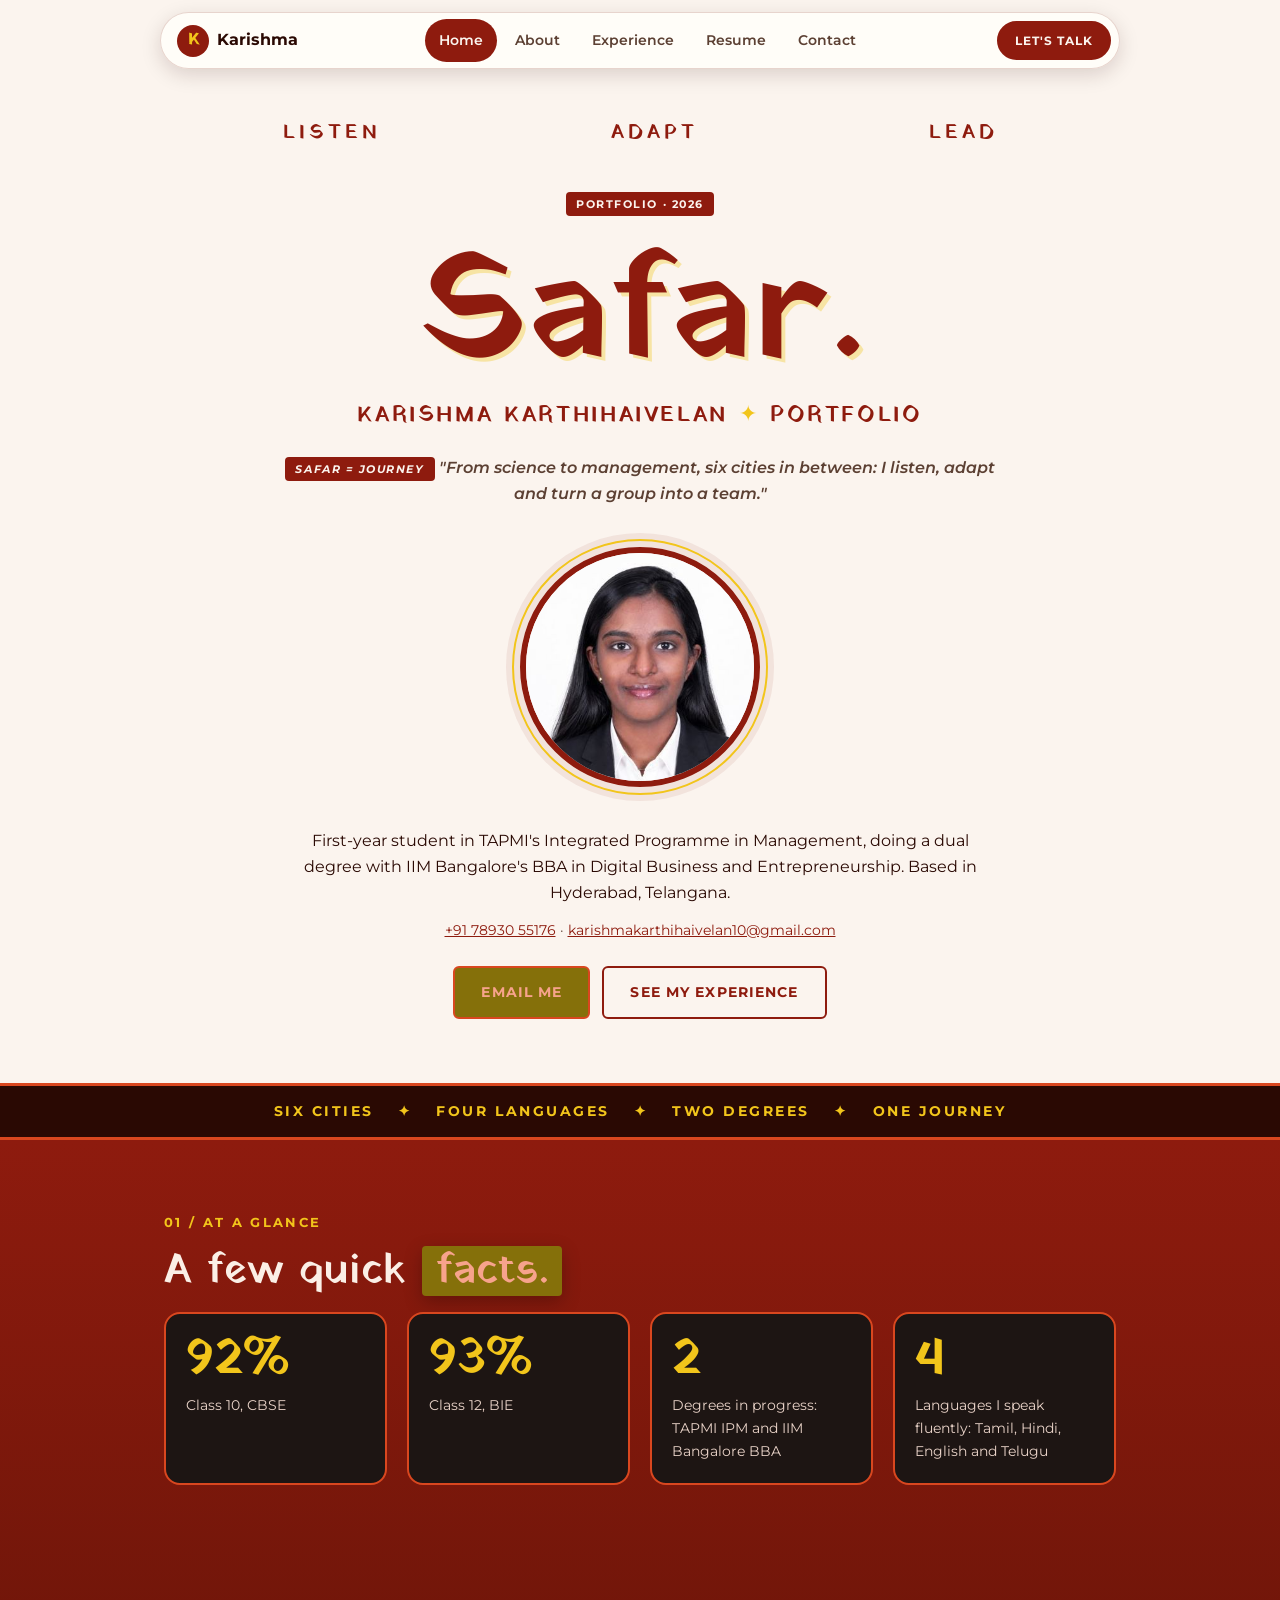
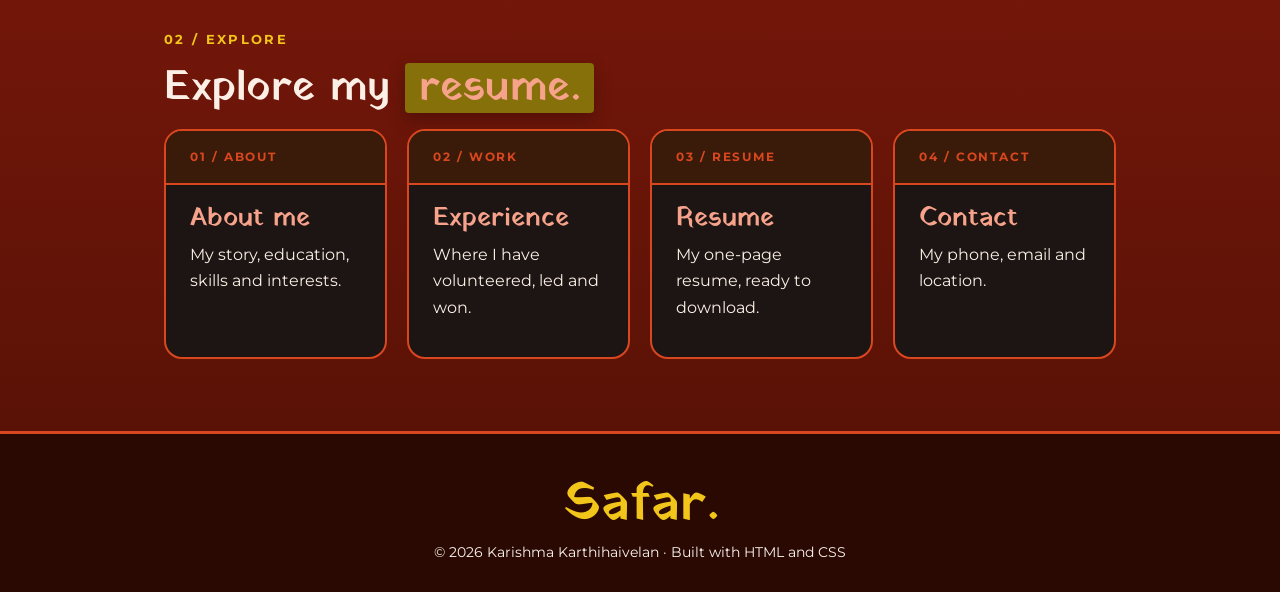
==== commit 92a72a49: "Simplified the CSS, removed music and animations" ====
--- a/index.html
+++ b/index.html
@@ -50,25 +50,13 @@
     </div>
   </header>
 
-  <!-- moving text -->
+  <!-- four words strip -->
   <div class="marquee">
     <div class="marquee-track">
       <span>Six cities</span> <span class="star">✦</span>
       <span>Four languages</span> <span class="star">✦</span>
       <span>Two degrees</span> <span class="star">✦</span>
-      <span>One journey</span> <span class="star">✦</span>
-      <span>Six cities</span> <span class="star">✦</span>
-      <span>Four languages</span> <span class="star">✦</span>
-      <span>Two degrees</span> <span class="star">✦</span>
-      <span>One journey</span> <span class="star">✦</span>
-      <span>Six cities</span> <span class="star">✦</span>
-      <span>Four languages</span> <span class="star">✦</span>
-      <span>Two degrees</span> <span class="star">✦</span>
-      <span>One journey</span> <span class="star">✦</span>
-      <span>Six cities</span> <span class="star">✦</span>
-      <span>Four languages</span> <span class="star">✦</span>
-      <span>Two degrees</span> <span class="star">✦</span>
-      <span>One journey</span> <span class="star">✦</span>
+      <span>One journey</span>
     </div>
   </div>
 
@@ -130,12 +118,9 @@
 
   <footer>
     <p class="foot-word">Safar.</p>
-    <p>© 2026 Karishma Karthihaivelan · Built with HTML, CSS and a little JavaScript</p>
+    <p>© 2026 Karishma Karthihaivelan · Built with HTML and CSS</p>
   </footer>
 
-  <!-- music -->
-  <button id="music-btn" class="music-btn" type="button">♪ Play music</button>
-  <script src="music.js"></script>
 
 </body>
 </html>
--- a/style.css
+++ b/style.css
@@ -1,34 +1,15 @@
-/* colours i used */
-:root {
-  --cream: #FBF4EE;
-  --paper: #FFFDF9;
-  --ink: #2A0903;
-  --red: #8E1B0E;
-  --red-dark: #5A1206;
-  --card: #1D1513;
-  --card-head: #3A1A08;
-  --edge: #D9471F;
-  --gold: #F2C51B;
-  --mustard: #85700A;
-  --peach: #F7A38C;
-  --light: #FBEFE6;
-  --soft-light: #E9D3C8;
-  --line: rgba(122, 31, 11, 0.18);
-}
+/* colours i used: cream #FBF4EE, maroon #8E1B0E and #5A1206, dark brown #1D1513,
+   orange-red #D9471F, gold #F2C51B, mustard #85700A, peach #F7A38C */
 
 /* basic stuff */
 * {
   box-sizing: border-box;
 }
 
-html {
-  scroll-behavior: smooth;
-}
-
 body {
   margin: 0;
-  background-color: var(--cream);
-  color: var(--ink);
+  background-color: #FBF4EE;
+  color: #2A0903;
   font-family: 'Montserrat', sans-serif;
   font-size: 16px;
   line-height: 1.65;
@@ -59,20 +40,14 @@
 }
 
 a {
-  color: var(--gold);
-}
-
-a:focus-visible, button:focus-visible {
-  outline: 3px solid var(--gold);
-  outline-offset: 3px;
-}
-
-/* red wood background for the main part */
+  color: #F2C51B;
+}
+
+/* red background for the main part, a bit darker at the bottom */
 main {
   flex: 1;
-  /* wood.svg is a noise texture i made, it goes on top of the red */
-  background: url("wood.svg"), linear-gradient(180deg, var(--red), var(--red-dark));
-  color: var(--light);
+  background: linear-gradient(180deg, #8E1B0E, #5A1206);
+  color: #FBEFE6;
 }
 
 /* small gold labels above the headings */
@@ -81,23 +56,15 @@
   font-weight: 700;
   letter-spacing: 0.18em;
   text-transform: uppercase;
-  color: var(--gold);
+  color: #F2C51B;
   margin-bottom: 12px;
-}
-
-.label::before {
-  content: "\2726\00a0\00a0";
-}
-
-.label::after {
-  content: "\00a0\00a0\2726";
 }
 
 /* the yellow box behind some words */
 .hl {
   display: inline-block;
-  background-color: var(--mustard);
-  color: var(--peach);
+  background-color: #85700A;
+  color: #F7A38C;
   padding: 0 14px;
   border-radius: 4px;
   box-shadow: 0 6px 18px rgba(0, 0, 0, 0.25);
@@ -105,8 +72,8 @@
 
 .tag {
   display: inline-block;
-  background-color: var(--red);
-  color: var(--cream);
+  background-color: #8E1B0E;
+  color: #FBF4EE;
   padding: 3px 10px;
   border-radius: 4px;
   font-size: 11px;
@@ -116,16 +83,7 @@
 }
 
 .star {
-  color: var(--gold);
-  display: inline-block;
-  animation: twinkle 2.4s ease-in-out infinite;
-}
-
-@keyframes twinkle {
-  50% {
-    opacity: 0.3;
-    transform: scale(0.7) rotate(45deg);
-  }
+  color: #F2C51B;
 }
 
 /* ===== NAV BAR ===== */
@@ -134,7 +92,7 @@
   top: 12px;
   z-index: 10;
   max-width: 960px;
-  width: calc(100% - 32px);
+  width: 92%;
   margin: 12px auto 0;
   display: flex;
   justify-content: space-between;
@@ -142,8 +100,7 @@
   gap: 16px;
   padding: 6px 8px 6px 16px;
   background-color: rgba(255, 253, 249, 0.92);
-  backdrop-filter: blur(8px);
-  border: 1px solid var(--line);
+  border: 1px solid rgba(122, 31, 11, 0.18);
   border-radius: 999px;
   box-shadow: 0 6px 20px rgba(42, 9, 3, 0.15);
 }
@@ -153,7 +110,7 @@
   align-items: center;
   gap: 8px;
   font-weight: 700;
-  color: var(--ink);
+  color: #2A0903;
   text-decoration: none;
 }
 
@@ -164,8 +121,8 @@
   width: 32px;
   height: 32px;
   border-radius: 50%;
-  background-color: var(--red);
-  color: var(--gold);
+  background-color: #8E1B0E;
+  color: #F2C51B;
   font-family: 'Yatra One', serif;
 }
 
@@ -186,22 +143,22 @@
 
 .nav-link:hover {
   background-color: rgba(142, 27, 14, 0.08);
-  color: var(--red);
+  color: #8E1B0E;
 }
 
 /* highlight the page im on */
 .nav-link.active {
-  background-color: var(--red);
-  color: var(--cream);
+  background-color: #8E1B0E;
+  color: #FBF4EE;
 }
 
 /* buttons */
 .btn {
   display: inline-block;
   padding: 13px 26px;
-  background-color: var(--mustard);
-  color: var(--peach);
-  border: 2px solid var(--edge);
+  background-color: #85700A;
+  color: #F7A38C;
+  border: 2px solid #D9471F;
   border-radius: 6px;
   font-size: 14px;
   font-weight: 700;
@@ -212,29 +169,29 @@
 }
 
 .btn:hover {
-  background-color: var(--gold);
-  color: var(--ink);
+  background-color: #F2C51B;
+  color: #2A0903;
   box-shadow: 0 0 18px rgba(242, 197, 27, 0.5);
 }
 
 .btn-outline {
   background-color: transparent;
-  color: var(--red);
-  border-color: var(--red);
+  color: #8E1B0E;
+  border-color: #8E1B0E;
 }
 
 main .btn-outline {
-  color: var(--light);
-  border-color: var(--light);
+  color: #FBEFE6;
+  border-color: #FBEFE6;
 }
 
 .btn-small {
   padding: 8px 16px;
   font-size: 12px;
   border-radius: 999px;
-  background-color: var(--red);
-  color: var(--cream);
-  border-color: var(--red);
+  background-color: #8E1B0E;
+  color: #FBF4EE;
+  border-color: #8E1B0E;
 }
 
 .buttons {
@@ -256,37 +213,6 @@
   text-align: center;
 }
 
-/* everything at the top fades in one after the other */
-#hero > * {
-  animation: fade-up 0.9s ease both;
-}
-#hero > *:nth-child(2) {
-  animation-delay: 0.1s;
-}
-#hero > *:nth-child(3) {
-  animation-delay: 0.2s;
-}
-#hero > *:nth-child(4) {
-  animation-delay: 0.3s;
-}
-#hero > *:nth-child(5) {
-  animation-delay: 0.4s;
-}
-#hero > *:nth-child(n+6) {
-  animation-delay: 0.5s;
-}
-
-@keyframes fade-up {
-  from {
-    opacity: 0;
-    transform: translateY(24px);
-  }
-  to {
-    opacity: 1;
-    transform: none;
-  }
-}
-
 .three-words {
   display: flex;
   justify-content: space-between;
@@ -294,14 +220,14 @@
   font-size: 20px;
   letter-spacing: 0.2em;
   text-transform: uppercase;
-  color: var(--red);
+  color: #8E1B0E;
   margin-bottom: 40px;
 }
 
 .big-word {
   font-size: 150px;
   line-height: 1;
-  color: var(--red);
+  color: #8E1B0E;
   margin: 12px 0 8px;
   text-shadow: 4px 4px 0 rgba(242, 197, 27, 0.35);
 }
@@ -311,7 +237,7 @@
   font-size: 22px;
   letter-spacing: 0.12em;
   text-transform: uppercase;
-  color: var(--red);
+  color: #8E1B0E;
   margin: 0 auto 20px;
 }
 
@@ -326,9 +252,8 @@
   width: 240px;
   height: 240px;
   border-radius: 50%;
-  object-fit: cover;
-  border: 6px solid var(--red);
-  outline: 2px solid var(--gold);
+  border: 6px solid #8E1B0E;
+  outline: 2px solid #F2C51B;
   outline-offset: 6px;
   margin-bottom: 32px;
   box-shadow: 0 0 0 14px rgba(142, 27, 14, 0.08);
@@ -345,42 +270,34 @@
 }
 
 .contact-line a {
-  color: var(--red);
-}
-
-/* moving text strip */
+  color: #8E1B0E;
+}
+
+/* dark strip with four words */
 .marquee {
   overflow: hidden;
-  background-color: var(--ink);
-  color: var(--gold);
+  background-color: #2A0903;
+  color: #F2C51B;
   padding: 14px 0;
-  white-space: nowrap;
-  border-top: 3px solid var(--edge);
-  border-bottom: 3px solid var(--edge);
+  text-align: center;
+  border-top: 3px solid #D9471F;
+  border-bottom: 3px solid #D9471F;
 }
 
 .marquee-track {
-  display: inline-flex;
+  display: flex;
+  flex-wrap: wrap;
+  justify-content: center;
   gap: 24px;
   font-size: 14px;
   font-weight: 700;
   letter-spacing: 0.18em;
   text-transform: uppercase;
-  animation: slide 30s linear infinite;
 }
 
 .marquee-track span {
   display: inline-flex;
   gap: 24px;
-}
-
-@keyframes slide {
-  from {
-    transform: translateX(0);
-  }
-  to {
-    transform: translateX(-50%);
-  }
 }
 
 /* sections */
@@ -395,22 +312,13 @@
 }
 
 .intro, .meta {
-  color: var(--soft-light);
+  color: #E9D3C8;
 }
 
 .meta {
   font-size: 14px;
-  color: var(--peach);
+  color: #F7A38C;
   font-weight: 600;
-}
-
-/* slide in effect when you scroll (only works in some browsers) */
-@supports (animation-timeline: view()) {
-  main section > *, .card, .stat, .edu-list li, .skill-list li {
-    animation: fade-up linear both;
-    animation-timeline: view();
-    animation-range: entry 0% cover 25%;
-  }
 }
 
 /* at a glance boxes */
@@ -421,8 +329,8 @@
 }
 
 .stat {
-  background-color: var(--card);
-  border: 2px solid var(--edge);
+  background-color: #1D1513;
+  border: 2px solid #D9471F;
   border-radius: 16px;
   padding: 20px;
 }
@@ -431,20 +339,20 @@
   font-family: 'Yatra One', serif;
   font-size: 52px;
   line-height: 1;
-  color: var(--gold);
+  color: #F2C51B;
   margin-bottom: 8px;
 }
 
 .stat p {
   font-size: 14px;
-  color: var(--soft-light);
+  color: #E9D3C8;
   margin: 0;
 }
 
 /* .stat p was making the numbers small so i added this */
 .stat .number {
   font-size: 52px;
-  color: var(--gold);
+  color: #F2C51B;
   margin-bottom: 8px;
 }
 
@@ -460,30 +368,30 @@
 }
 
 .card {
-  background-color: var(--card);
-  border: 2px solid var(--edge);
+  background-color: #1D1513;
+  border: 2px solid #D9471F;
   border-radius: 18px;
   padding: 0 24px 24px;
   overflow: hidden;
-  color: var(--light);
-  transition: border-color 0.25s, box-shadow 0.25s, transform 0.25s;
+  color: #FBEFE6;
+  transition: border-color 0.25s, box-shadow 0.25s;
 }
 
 .card-num {
   margin: 0 -24px 18px;
   padding: 16px 24px;
-  background-color: var(--card-head);
-  border-bottom: 2px solid var(--edge);
+  background-color: #3A1A08;
+  border-bottom: 2px solid #D9471F;
   font-size: 12px;
   font-weight: 700;
   letter-spacing: 0.16em;
   text-transform: uppercase;
-  color: var(--edge);
+  color: #D9471F;
 }
 
 .card h3 {
   font-size: 26px;
-  color: var(--peach);
+  color: #F7A38C;
   margin: 0 0 8px;
 }
 
@@ -492,9 +400,8 @@
 }
 
 .card:hover {
-  border-color: var(--gold);
+  border-color: #F2C51B;
   box-shadow: 0 0 24px rgba(242, 197, 27, 0.25);
-  transform: translateY(-4px);
 }
 
 /* chess box */
@@ -502,15 +409,15 @@
   display: flex;
   align-items: center;
   gap: 32px;
-  background-color: var(--mustard);
-  color: var(--light);
-  border: 2px solid var(--edge);
+  background-color: #85700A;
+  color: #FBEFE6;
+  border: 2px solid #D9471F;
   border-radius: 18px;
   padding: 32px;
 }
 
 .highlight .number {
-  color: var(--gold);
+  color: #F2C51B;
   font-size: 80px;
   margin: 0;
 }
@@ -527,15 +434,15 @@
 }
 
 .edu-list li {
-  background-color: var(--card);
-  border: 2px solid var(--edge);
+  background-color: #1D1513;
+  border: 2px solid #D9471F;
   border-radius: 14px;
   padding: 18px 24px;
   margin-bottom: 14px;
 }
 
 .edu-list strong {
-  color: var(--peach);
+  color: #F7A38C;
   font-family: 'Yatra One', serif;
   font-weight: 400;
   font-size: 20px;
@@ -543,7 +450,7 @@
 
 .edu-list .meta {
   display: block;
-  color: var(--gold);
+  color: #F2C51B;
 }
 
 .skill-list {
@@ -558,14 +465,14 @@
 }
 
 .skill-list strong {
-  color: var(--peach);
+  color: #F7A38C;
 }
 
 .num {
   font-family: 'Yatra One', serif;
   font-size: 30px;
   line-height: 1;
-  color: var(--gold);
+  color: #F2C51B;
 }
 
 .interests {
@@ -581,18 +488,18 @@
 
 .tool {
   padding: 10px 18px;
-  border: 2px solid var(--edge);
+  border: 2px solid #D9471F;
   border-radius: 8px;
-  background-color: var(--card);
-  color: var(--light);
+  background-color: #1D1513;
+  color: #FBEFE6;
   font-weight: 600;
   font-size: 14px;
   transition: border-color 0.2s, color 0.2s;
 }
 
 .tool:hover {
-  border-color: var(--gold);
-  color: var(--gold);
+  border-color: #F2C51B;
+  color: #F2C51B;
 }
 
 /* contact page cards */
@@ -629,8 +536,8 @@
   margin: 0 auto;
   padding: 48px;
   background-color: #FFFFFF;
-  color: var(--ink);
-  border: 2px solid var(--edge);
+  color: #2A0903;
+  border: 2px solid #D9471F;
   border-radius: 6px;
   box-shadow: 0 20px 50px rgba(0, 0, 0, 0.35);
   font-size: 15px;
@@ -638,7 +545,7 @@
 
 .res-name {
   font-size: 34px;
-  color: var(--red);
+  color: #8E1B0E;
   margin-bottom: 4px;
 }
 
@@ -661,10 +568,10 @@
   font-weight: 700;
   letter-spacing: 0.12em;
   text-transform: uppercase;
-  color: var(--red);
+  color: #8E1B0E;
   margin-top: 24px;
   padding-bottom: 4px;
-  border-bottom: 1px solid var(--line);
+  border-bottom: 1px solid rgba(122, 31, 11, 0.18);
 }
 
 #resume p {
@@ -680,10 +587,10 @@
 footer {
   text-align: center;
   padding: 40px 24px 24px;
-  background-color: var(--ink);
-  color: var(--cream);
-  font-size: 14px;
-  border-top: 3px solid var(--edge);
+  background-color: #2A0903;
+  color: #FBF4EE;
+  font-size: 14px;
+  border-top: 3px solid #D9471F;
 }
 
 footer p {
@@ -693,31 +600,8 @@
 .foot-word {
   font-family: 'Yatra One', serif;
   font-size: 52px;
-  color: var(--gold);
+  color: #F2C51B;
   line-height: 1.2;
-}
-
-/* music button (bottom right) */
-.music-btn {
-  position: fixed;
-  right: 20px;
-  bottom: 20px;
-  z-index: 20;
-  padding: 12px 20px;
-  border: 2px solid var(--gold);
-  border-radius: 999px;
-  background-color: var(--red);
-  color: var(--cream);
-  font-family: 'Montserrat', sans-serif;
-  font-size: 14px;
-  font-weight: 700;
-  cursor: pointer;
-  box-shadow: 0 6px 18px rgba(42, 9, 3, 0.3);
-  transition: background-color 0.2s;
-}
-
-.music-btn:hover {
-  background-color: var(--red-dark);
 }
 
 /* ===== PHONE ===== */
@@ -777,17 +661,6 @@
   }
 }
 
-/* turn off animations if someone doesnt want motion */
-@media (prefers-reduced-motion: reduce) {
-  *, *::before, *::after {
-    animation: none !important;
-    transition: none !important;
-  }
-  html {
-    scroll-behavior: auto;
-  }
-}
-
 /* when printing only show the resume */
 @media print {
   @page { size: A4; margin: 15mm; }
@@ -800,7 +673,7 @@
   main {
     background: none;
   }
-  #navbar, #hero, .marquee, main section, .resume-top, footer, .music-btn {
+  #navbar, #hero, .marquee, main section, .resume-top, footer {
     display: none;
   }
   #resume-wrap, #resume {
@@ -814,6 +687,5 @@
   #resume, #resume h2, #resume h3, #resume p {
     font-family: Arial, Helvetica, sans-serif;
     color: #000000;
-    animation: none;
-  }
-}
+  }
+}
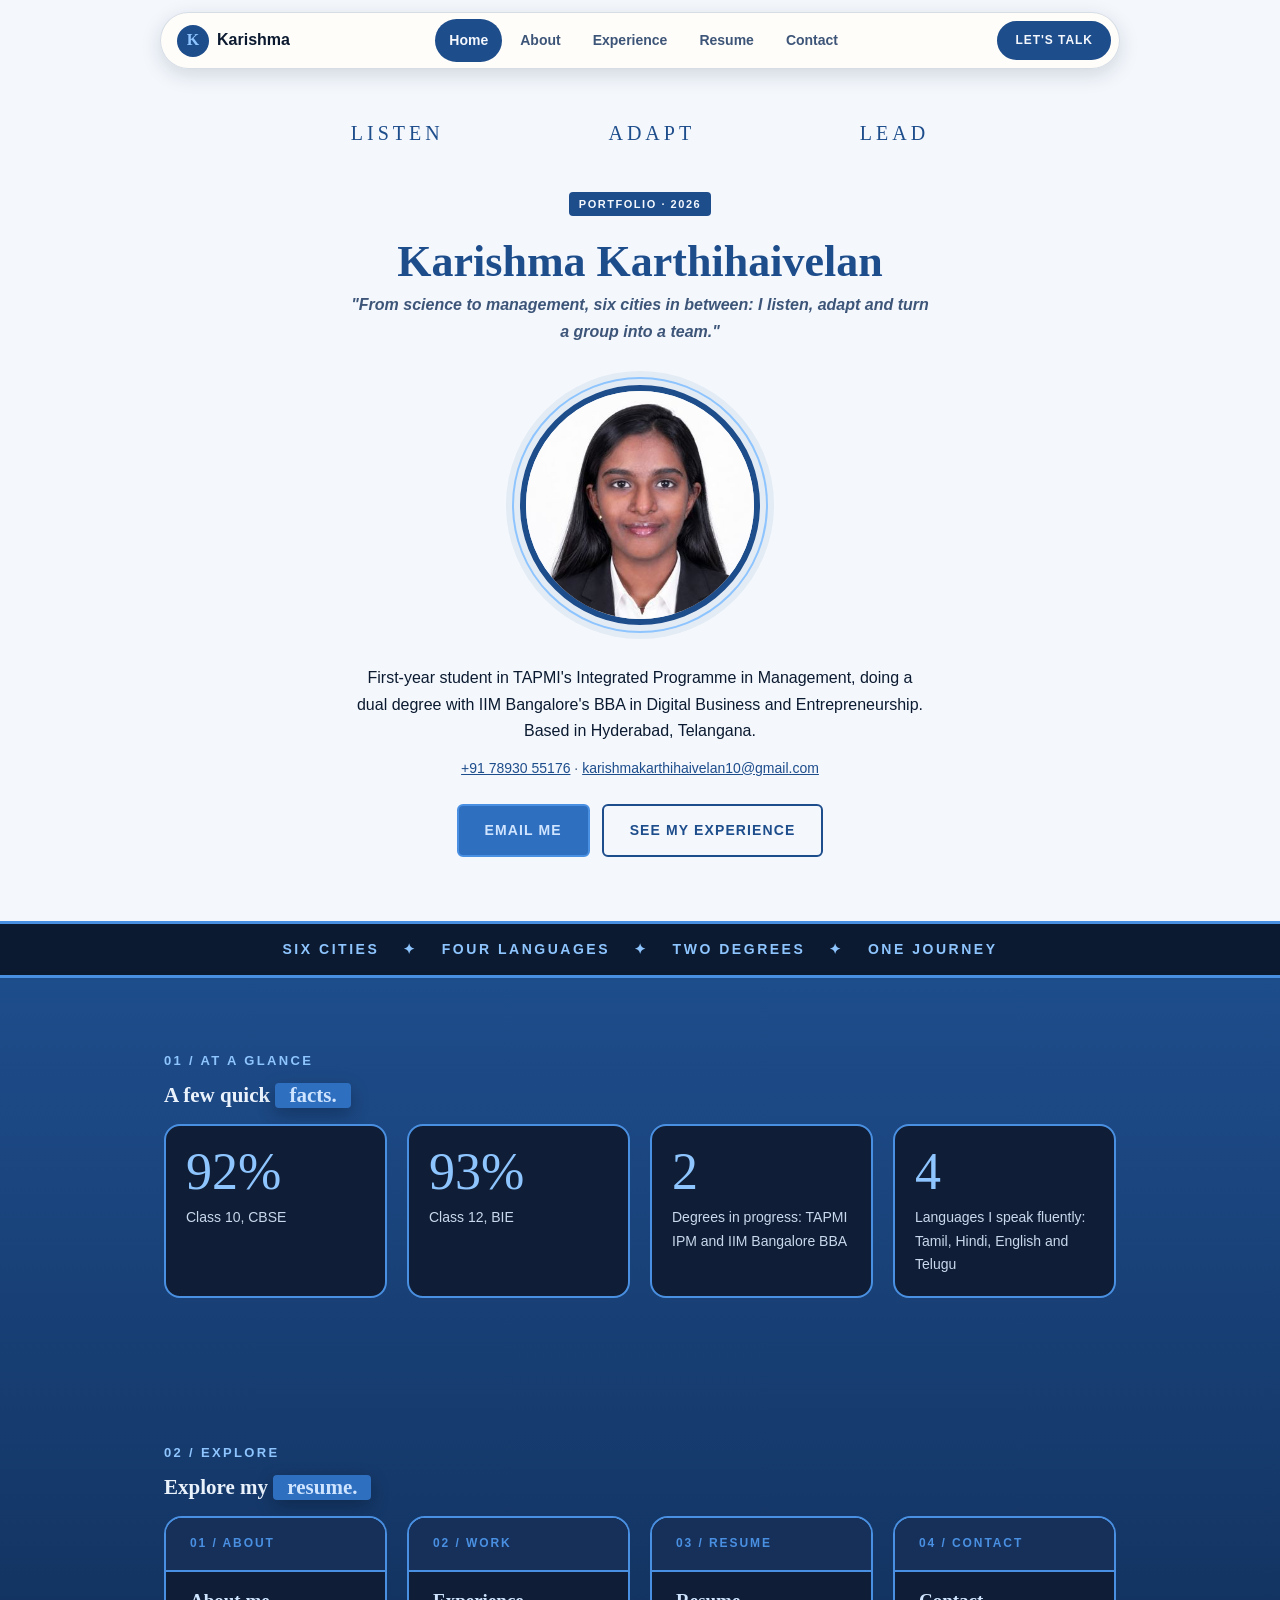
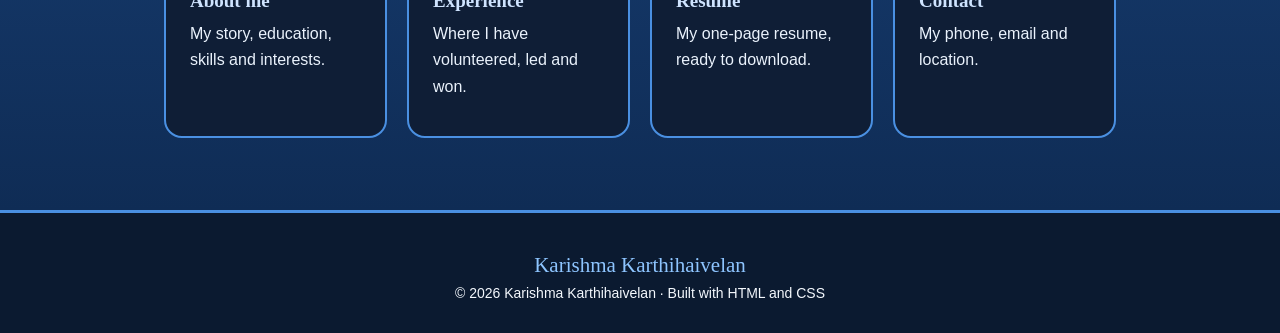
==== commit 94c7928d: "Changed the theme to blue and switched fonts to Georgia and Calibri" ====
--- a/index.html
+++ b/index.html
@@ -3,12 +3,9 @@
 <head>
   <meta charset="UTF-8">
   <meta name="viewport" content="width=device-width, initial-scale=1.0">
+  <meta name="description" content="Karishma Karthihaivelan's portfolio: IPM student at TAPMI and BBA student at IIM Bangalore.">
   <title>Home | Karishma Karthihaivelan</title>
 
-  <!-- fonts from google fonts -->
-  <link rel="preconnect" href="https://fonts.googleapis.com">
-  <link rel="preconnect" href="https://fonts.gstatic.com" crossorigin>
-  <link href="https://fonts.googleapis.com/css2?family=Montserrat:wght@400;500;600;700&family=Yatra+One&display=swap" rel="stylesheet">
 
   <link rel="stylesheet" href="style.css">
 </head>
@@ -36,9 +33,8 @@
     </div>
 
     <p class="tag">Portfolio · 2026</p>
-    <h1 class="big-word">Safar.</h1>
-    <p class="byline">Karishma Karthihaivelan <span class="star">✦</span> Portfolio</p>
-    <p class="hero-quote"><span class="tag">Safar = journey</span> "From science to management, six cities in between: I listen, adapt and turn a group into a team."</p>
+    <h1 class="big-word">Karishma Karthihaivelan</h1>
+    <p class="hero-quote">"From science to management, six cities in between: I listen, adapt and turn a group into a team."</p>
 
     <img src="photo.jpg" alt="Photo of Karishma Karthihaivelan" class="photo">
 
@@ -117,7 +113,7 @@
   </main>
 
   <footer>
-    <p class="foot-word">Safar.</p>
+    <p class="foot-word">Karishma Karthihaivelan</p>
     <p>© 2026 Karishma Karthihaivelan · Built with HTML and CSS</p>
   </footer>
 
--- a/style.css
+++ b/style.css
@@ -1,5 +1,6 @@
-/* colours i used: cream #FBF4EE, maroon #8E1B0E and #5A1206, dark brown #1D1513,
-   orange-red #D9471F, gold #F2C51B, mustard #85700A, peach #F7A38C */
+/* my colours (blue theme)
+   off-white #F4F8FD, blue #1E4D8C and dark blue #0F2C55, navy cards #0F1E36,
+   bright blue #4A90E2, sky blue #8EC5FF, mid blue #2F6FC0, pale blue #CFE4FF */
 
 /* basic stuff */
 * {
@@ -8,9 +9,9 @@
 
 body {
   margin: 0;
-  background-color: #FBF4EE;
-  color: #2A0903;
-  font-family: 'Montserrat', sans-serif;
+  background-color: #F4F8FD;
+  color: #0B1A30;
+  font-family: Calibri, Arial, Helvetica, sans-serif;
   font-size: 16px;
   line-height: 1.65;
   /* this keeps the footer at the bottom when a page is short */
@@ -20,18 +21,18 @@
 }
 
 h1, h2, h3 {
-  font-family: 'Yatra One', serif;
-  font-weight: 400;
+  font-family: Georgia, Garamond, serif;
+  font-weight: 700;
   line-height: 1.2;
   margin: 0 0 16px 0;
 }
 
 h1 {
-  font-size: 56px;
+  font-size: 34px;
 }
 
 h2 {
-  font-size: 42px;
+  font-size: 21px;
 }
 
 p {
@@ -40,31 +41,31 @@
 }
 
 a {
-  color: #F2C51B;
-}
-
-/* red background for the main part, a bit darker at the bottom */
+  color: #8EC5FF;
+}
+
+/* blue background for the main part, a bit darker at the bottom */
 main {
   flex: 1;
-  background: linear-gradient(180deg, #8E1B0E, #5A1206);
-  color: #FBEFE6;
-}
-
-/* small gold labels above the headings */
+  background: linear-gradient(180deg, #1E4D8C, #0F2C55);
+  color: #EAF2FC;
+}
+
+/* small light blue labels above the headings */
 .label {
   font-size: 13px;
   font-weight: 700;
   letter-spacing: 0.18em;
   text-transform: uppercase;
-  color: #F2C51B;
+  color: #8EC5FF;
   margin-bottom: 12px;
 }
 
-/* the yellow box behind some words */
+/* the blue box behind some words */
 .hl {
   display: inline-block;
-  background-color: #85700A;
-  color: #F7A38C;
+  background-color: #2F6FC0;
+  color: #CFE4FF;
   padding: 0 14px;
   border-radius: 4px;
   box-shadow: 0 6px 18px rgba(0, 0, 0, 0.25);
@@ -72,8 +73,8 @@
 
 .tag {
   display: inline-block;
-  background-color: #8E1B0E;
-  color: #FBF4EE;
+  background-color: #1E4D8C;
+  color: #F4F8FD;
   padding: 3px 10px;
   border-radius: 4px;
   font-size: 11px;
@@ -83,7 +84,7 @@
 }
 
 .star {
-  color: #F2C51B;
+  color: #8EC5FF;
 }
 
 /* ===== NAV BAR ===== */
@@ -100,9 +101,9 @@
   gap: 16px;
   padding: 6px 8px 6px 16px;
   background-color: rgba(255, 253, 249, 0.92);
-  border: 1px solid rgba(122, 31, 11, 0.18);
+  border: 1px solid rgba(30, 77, 140, 0.18);
   border-radius: 999px;
-  box-shadow: 0 6px 20px rgba(42, 9, 3, 0.15);
+  box-shadow: 0 6px 20px rgba(11, 26, 48, 0.15);
 }
 
 .logo {
@@ -110,7 +111,7 @@
   align-items: center;
   gap: 8px;
   font-weight: 700;
-  color: #2A0903;
+  color: #0B1A30;
   text-decoration: none;
 }
 
@@ -121,9 +122,9 @@
   width: 32px;
   height: 32px;
   border-radius: 50%;
-  background-color: #8E1B0E;
-  color: #F2C51B;
-  font-family: 'Yatra One', serif;
+  background-color: #1E4D8C;
+  color: #8EC5FF;
+  font-family: Georgia, Garamond, serif;
 }
 
 .nav-links {
@@ -134,7 +135,7 @@
 .nav-link {
   padding: 10px 14px;
   border-radius: 999px;
-  color: #5C4033;
+  color: #3D5578;
   font-size: 14px;
   font-weight: 600;
   text-decoration: none;
@@ -142,23 +143,23 @@
 }
 
 .nav-link:hover {
-  background-color: rgba(142, 27, 14, 0.08);
-  color: #8E1B0E;
+  background-color: rgba(30, 77, 140, 0.08);
+  color: #1E4D8C;
 }
 
 /* highlight the page im on */
 .nav-link.active {
-  background-color: #8E1B0E;
-  color: #FBF4EE;
+  background-color: #1E4D8C;
+  color: #F4F8FD;
 }
 
 /* buttons */
 .btn {
   display: inline-block;
   padding: 13px 26px;
-  background-color: #85700A;
-  color: #F7A38C;
-  border: 2px solid #D9471F;
+  background-color: #2F6FC0;
+  color: #CFE4FF;
+  border: 2px solid #4A90E2;
   border-radius: 6px;
   font-size: 14px;
   font-weight: 700;
@@ -169,29 +170,29 @@
 }
 
 .btn:hover {
-  background-color: #F2C51B;
-  color: #2A0903;
-  box-shadow: 0 0 18px rgba(242, 197, 27, 0.5);
+  background-color: #8EC5FF;
+  color: #0B1A30;
+  box-shadow: 0 0 18px rgba(142, 197, 255, 0.5);
 }
 
 .btn-outline {
   background-color: transparent;
-  color: #8E1B0E;
-  border-color: #8E1B0E;
+  color: #1E4D8C;
+  border-color: #1E4D8C;
 }
 
 main .btn-outline {
-  color: #FBEFE6;
-  border-color: #FBEFE6;
+  color: #EAF2FC;
+  border-color: #EAF2FC;
 }
 
 .btn-small {
   padding: 8px 16px;
   font-size: 12px;
   border-radius: 999px;
-  background-color: #8E1B0E;
-  color: #FBF4EE;
-  border-color: #8E1B0E;
+  background-color: #1E4D8C;
+  color: #F4F8FD;
+  border-color: #1E4D8C;
 }
 
 .buttons {
@@ -216,35 +217,34 @@
 .three-words {
   display: flex;
   justify-content: space-between;
-  font-family: 'Yatra One', serif;
+  font-family: Georgia, Garamond, serif;
   font-size: 20px;
   letter-spacing: 0.2em;
   text-transform: uppercase;
-  color: #8E1B0E;
+  color: #1E4D8C;
   margin-bottom: 40px;
 }
 
 .big-word {
-  font-size: 150px;
+  font-size: 44px;
   line-height: 1;
-  color: #8E1B0E;
+  color: #1E4D8C;
   margin: 12px 0 8px;
-  text-shadow: 4px 4px 0 rgba(242, 197, 27, 0.35);
 }
 
 .byline {
-  font-family: 'Yatra One', serif;
+  font-family: Georgia, Garamond, serif;
   font-size: 22px;
   letter-spacing: 0.12em;
   text-transform: uppercase;
-  color: #8E1B0E;
+  color: #1E4D8C;
   margin: 0 auto 20px;
 }
 
 .hero-quote {
   margin: 0 auto 40px;
   font-style: italic;
-  color: #5C4033;
+  color: #3D5578;
   font-weight: 600;
 }
 
@@ -252,11 +252,11 @@
   width: 240px;
   height: 240px;
   border-radius: 50%;
-  border: 6px solid #8E1B0E;
-  outline: 2px solid #F2C51B;
+  border: 6px solid #1E4D8C;
+  outline: 2px solid #8EC5FF;
   outline-offset: 6px;
   margin-bottom: 32px;
-  box-shadow: 0 0 0 14px rgba(142, 27, 14, 0.08);
+  box-shadow: 0 0 0 14px rgba(30, 77, 140, 0.08);
 }
 
 .hero-intro, .contact-line {
@@ -266,22 +266,22 @@
 
 .contact-line {
   font-size: 14px;
-  color: #5C4033;
+  color: #3D5578;
 }
 
 .contact-line a {
-  color: #8E1B0E;
+  color: #1E4D8C;
 }
 
 /* dark strip with four words */
 .marquee {
   overflow: hidden;
-  background-color: #2A0903;
-  color: #F2C51B;
+  background-color: #0B1A30;
+  color: #8EC5FF;
   padding: 14px 0;
   text-align: center;
-  border-top: 3px solid #D9471F;
-  border-bottom: 3px solid #D9471F;
+  border-top: 3px solid #4A90E2;
+  border-bottom: 3px solid #4A90E2;
 }
 
 .marquee-track {
@@ -308,16 +308,16 @@
 }
 
 .lead {
-  font-size: 19px;
+  font-size: 16px;
 }
 
 .intro, .meta {
-  color: #E9D3C8;
+  color: #C9D8EC;
 }
 
 .meta {
   font-size: 14px;
-  color: #F7A38C;
+  color: #CFE4FF;
   font-weight: 600;
 }
 
@@ -329,30 +329,30 @@
 }
 
 .stat {
-  background-color: #1D1513;
-  border: 2px solid #D9471F;
+  background-color: #0F1E36;
+  border: 2px solid #4A90E2;
   border-radius: 16px;
   padding: 20px;
 }
 
 .number {
-  font-family: 'Yatra One', serif;
+  font-family: Georgia, Garamond, serif;
   font-size: 52px;
   line-height: 1;
-  color: #F2C51B;
+  color: #8EC5FF;
   margin-bottom: 8px;
 }
 
 .stat p {
   font-size: 14px;
-  color: #E9D3C8;
+  color: #C9D8EC;
   margin: 0;
 }
 
 /* .stat p was making the numbers small so i added this */
 .stat .number {
   font-size: 52px;
-  color: #F2C51B;
+  color: #8EC5FF;
   margin-bottom: 8px;
 }
 
@@ -368,30 +368,30 @@
 }
 
 .card {
-  background-color: #1D1513;
-  border: 2px solid #D9471F;
+  background-color: #0F1E36;
+  border: 2px solid #4A90E2;
   border-radius: 18px;
   padding: 0 24px 24px;
   overflow: hidden;
-  color: #FBEFE6;
+  color: #EAF2FC;
   transition: border-color 0.25s, box-shadow 0.25s;
 }
 
 .card-num {
   margin: 0 -24px 18px;
   padding: 16px 24px;
-  background-color: #3A1A08;
-  border-bottom: 2px solid #D9471F;
+  background-color: #16305A;
+  border-bottom: 2px solid #4A90E2;
   font-size: 12px;
   font-weight: 700;
   letter-spacing: 0.16em;
   text-transform: uppercase;
-  color: #D9471F;
+  color: #4A90E2;
 }
 
 .card h3 {
-  font-size: 26px;
-  color: #F7A38C;
+  font-size: 19px;
+  color: #CFE4FF;
   margin: 0 0 8px;
 }
 
@@ -400,8 +400,8 @@
 }
 
 .card:hover {
-  border-color: #F2C51B;
-  box-shadow: 0 0 24px rgba(242, 197, 27, 0.25);
+  border-color: #8EC5FF;
+  box-shadow: 0 0 24px rgba(142, 197, 255, 0.25);
 }
 
 /* chess box */
@@ -409,15 +409,15 @@
   display: flex;
   align-items: center;
   gap: 32px;
-  background-color: #85700A;
-  color: #FBEFE6;
-  border: 2px solid #D9471F;
+  background-color: #2F6FC0;
+  color: #EAF2FC;
+  border: 2px solid #4A90E2;
   border-radius: 18px;
   padding: 32px;
 }
 
 .highlight .number {
-  color: #F2C51B;
+  color: #8EC5FF;
   font-size: 80px;
   margin: 0;
 }
@@ -434,23 +434,23 @@
 }
 
 .edu-list li {
-  background-color: #1D1513;
-  border: 2px solid #D9471F;
+  background-color: #0F1E36;
+  border: 2px solid #4A90E2;
   border-radius: 14px;
   padding: 18px 24px;
   margin-bottom: 14px;
 }
 
 .edu-list strong {
-  color: #F7A38C;
-  font-family: 'Yatra One', serif;
-  font-weight: 400;
-  font-size: 20px;
+  color: #CFE4FF;
+  font-family: Georgia, Garamond, serif;
+  font-weight: 700;
+  font-size: 19px;
 }
 
 .edu-list .meta {
   display: block;
-  color: #F2C51B;
+  color: #8EC5FF;
 }
 
 .skill-list {
@@ -465,14 +465,14 @@
 }
 
 .skill-list strong {
-  color: #F7A38C;
+  color: #CFE4FF;
 }
 
 .num {
-  font-family: 'Yatra One', serif;
+  font-family: Georgia, Garamond, serif;
   font-size: 30px;
   line-height: 1;
-  color: #F2C51B;
+  color: #8EC5FF;
 }
 
 .interests {
@@ -488,18 +488,18 @@
 
 .tool {
   padding: 10px 18px;
-  border: 2px solid #D9471F;
+  border: 2px solid #4A90E2;
   border-radius: 8px;
-  background-color: #1D1513;
-  color: #FBEFE6;
+  background-color: #0F1E36;
+  color: #EAF2FC;
   font-weight: 600;
   font-size: 14px;
   transition: border-color 0.2s, color 0.2s;
 }
 
 .tool:hover {
-  border-color: #F2C51B;
-  color: #F2C51B;
+  border-color: #8EC5FF;
+  color: #8EC5FF;
 }
 
 /* contact page cards */
@@ -536,8 +536,8 @@
   margin: 0 auto;
   padding: 48px;
   background-color: #FFFFFF;
-  color: #2A0903;
-  border: 2px solid #D9471F;
+  color: #0B1A30;
+  border: 2px solid #4A90E2;
   border-radius: 6px;
   box-shadow: 0 20px 50px rgba(0, 0, 0, 0.35);
   font-size: 15px;
@@ -545,12 +545,12 @@
 
 .res-name {
   font-size: 34px;
-  color: #8E1B0E;
+  color: #1E4D8C;
   margin-bottom: 4px;
 }
 
 .res-contact, .res-date {
-  color: #5C4033;
+  color: #3D5578;
 }
 
 .res-date {
@@ -563,15 +563,15 @@
 }
 
 #resume h3 {
-  font-family: 'Montserrat', sans-serif;
+  font-family: Calibri, Arial, Helvetica, sans-serif;
   font-size: 13px;
   font-weight: 700;
   letter-spacing: 0.12em;
   text-transform: uppercase;
-  color: #8E1B0E;
+  color: #1E4D8C;
   margin-top: 24px;
   padding-bottom: 4px;
-  border-bottom: 1px solid rgba(122, 31, 11, 0.18);
+  border-bottom: 1px solid rgba(30, 77, 140, 0.18);
 }
 
 #resume p {
@@ -587,10 +587,10 @@
 footer {
   text-align: center;
   padding: 40px 24px 24px;
-  background-color: #2A0903;
-  color: #FBF4EE;
-  font-size: 14px;
-  border-top: 3px solid #D9471F;
+  background-color: #0B1A30;
+  color: #F4F8FD;
+  font-size: 14px;
+  border-top: 3px solid #4A90E2;
 }
 
 footer p {
@@ -598,9 +598,9 @@
 }
 
 .foot-word {
-  font-family: 'Yatra One', serif;
-  font-size: 52px;
-  color: #F2C51B;
+  font-family: Georgia, Garamond, serif;
+  font-size: 21px;
+  color: #8EC5FF;
   line-height: 1.2;
 }
 
@@ -623,16 +623,16 @@
     margin-bottom: 24px;
   }
   .big-word {
-    font-size: 88px;
+    font-size: 30px;
   }
   .byline {
     font-size: 16px;
   }
   h1 {
-    font-size: 38px;
+    font-size: 26px;
   }
   h2 {
-    font-size: 32px;
+    font-size: 20px;
   }
   .photo {
     width: 180px;
